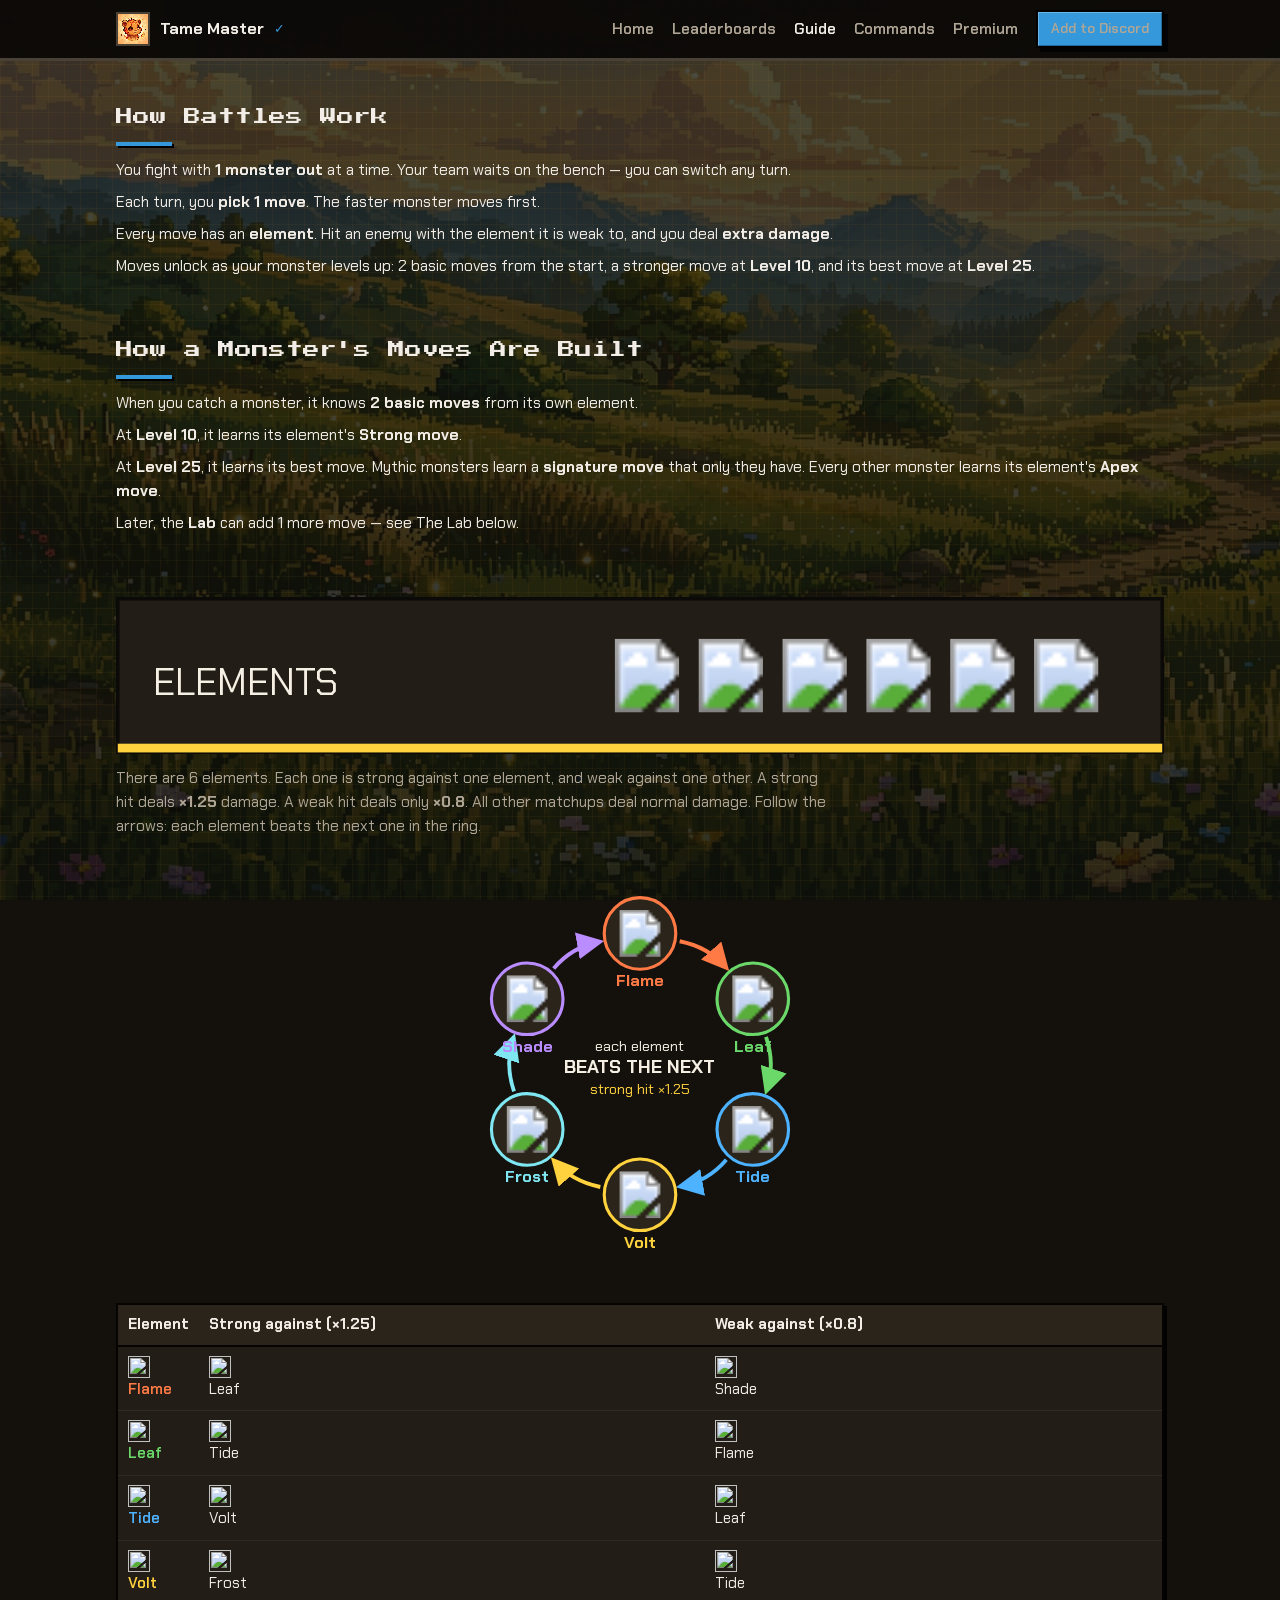
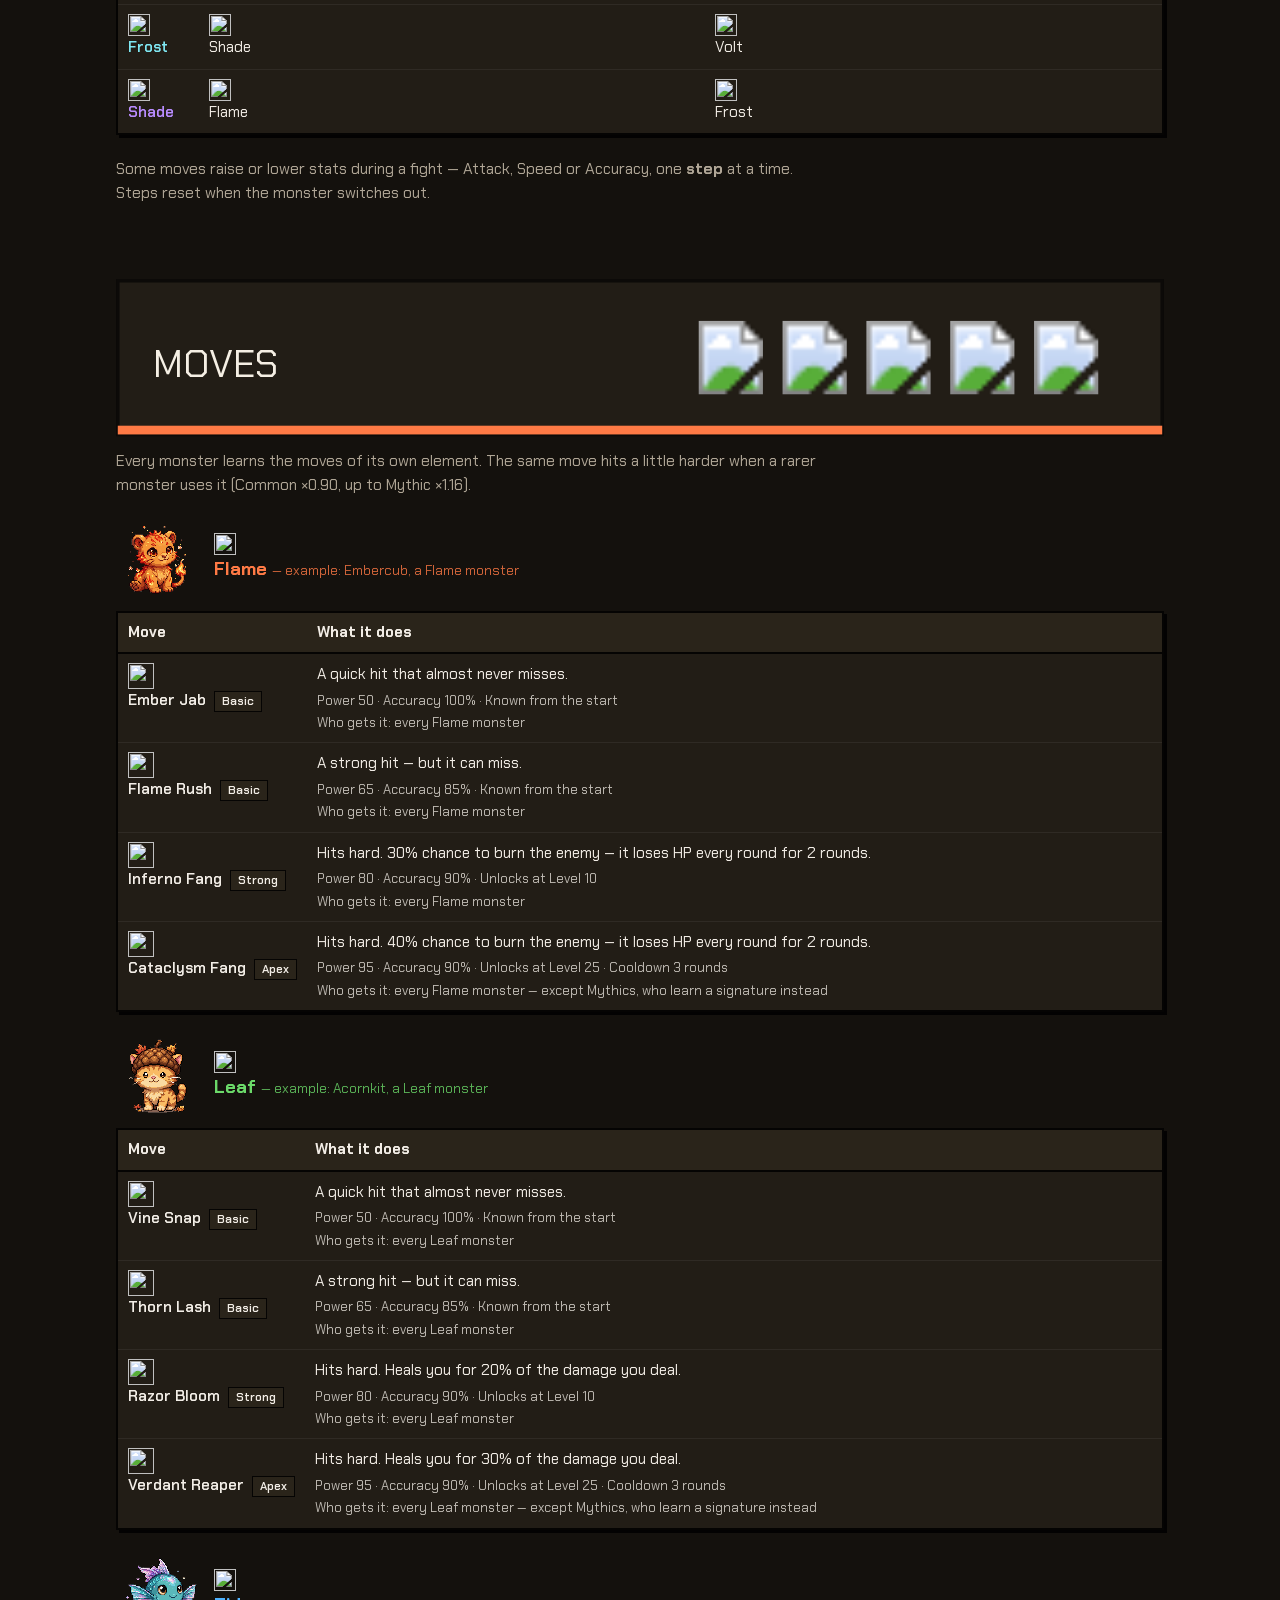
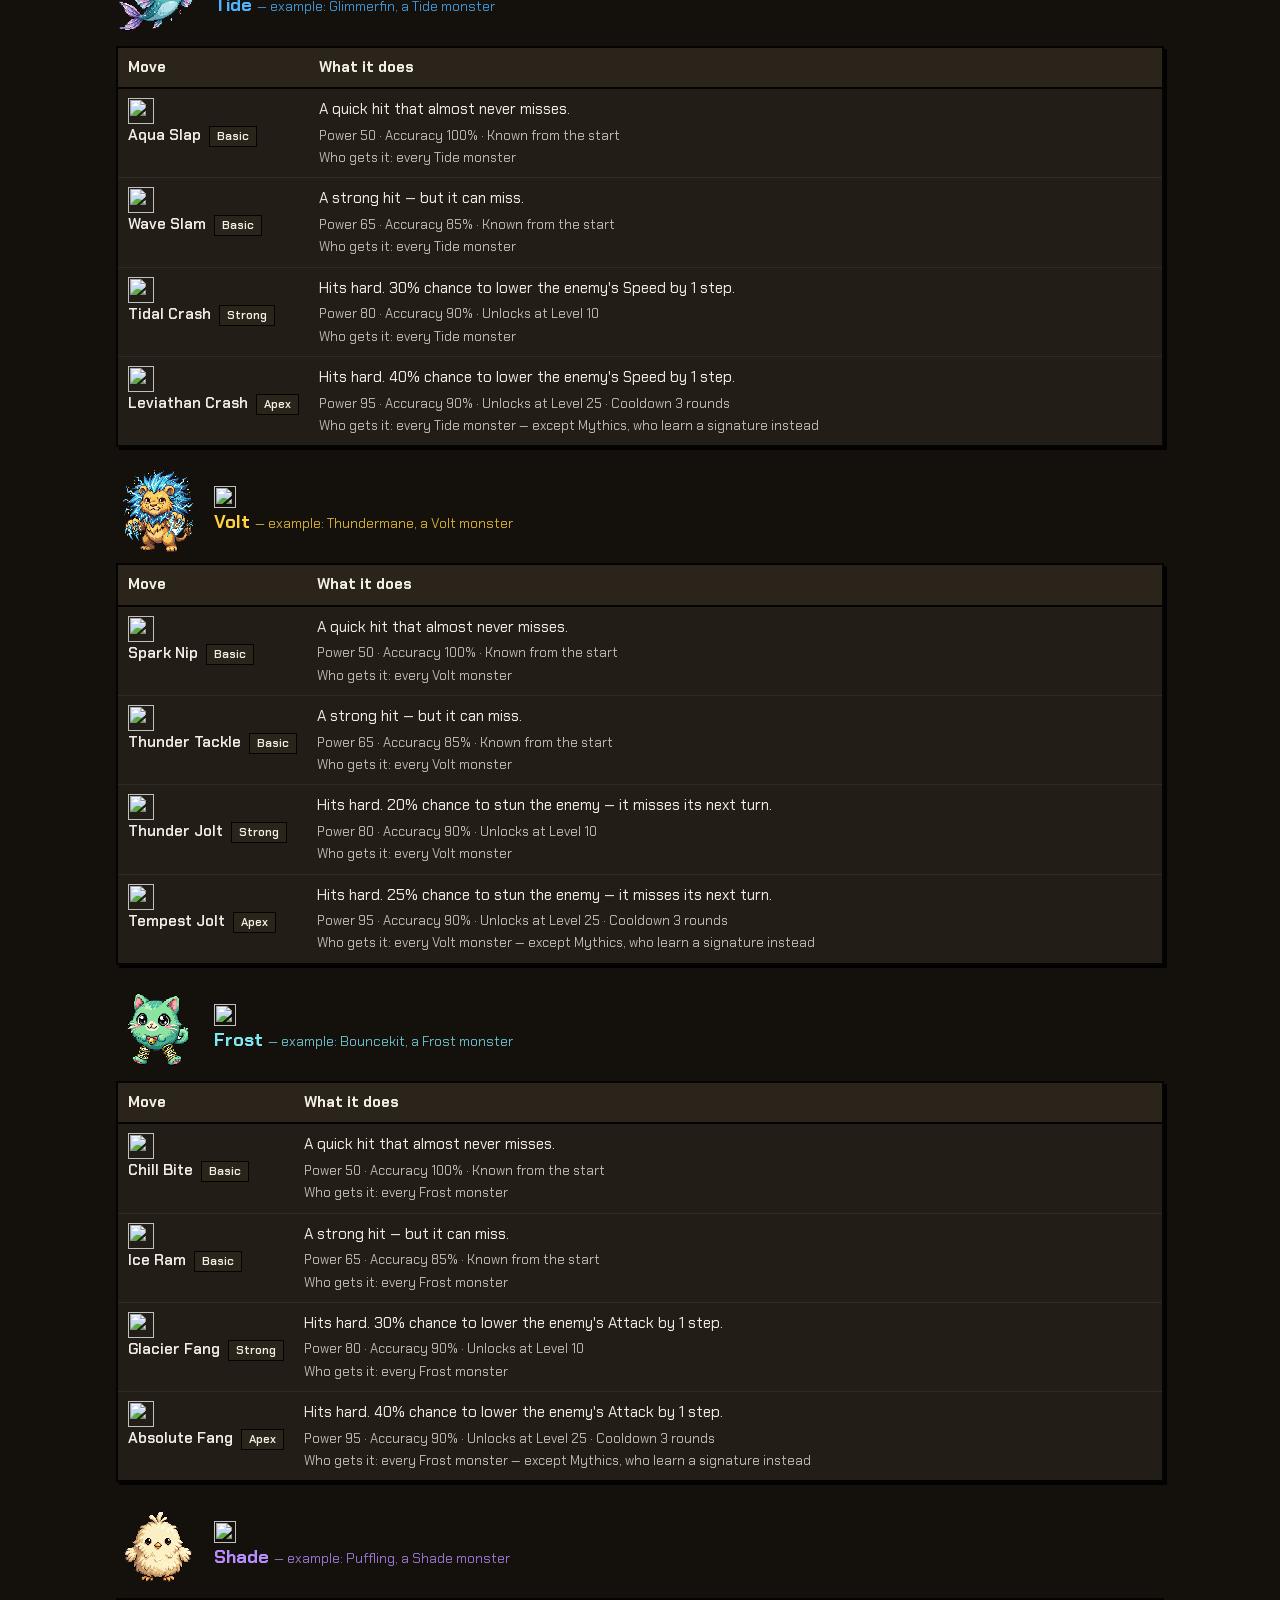
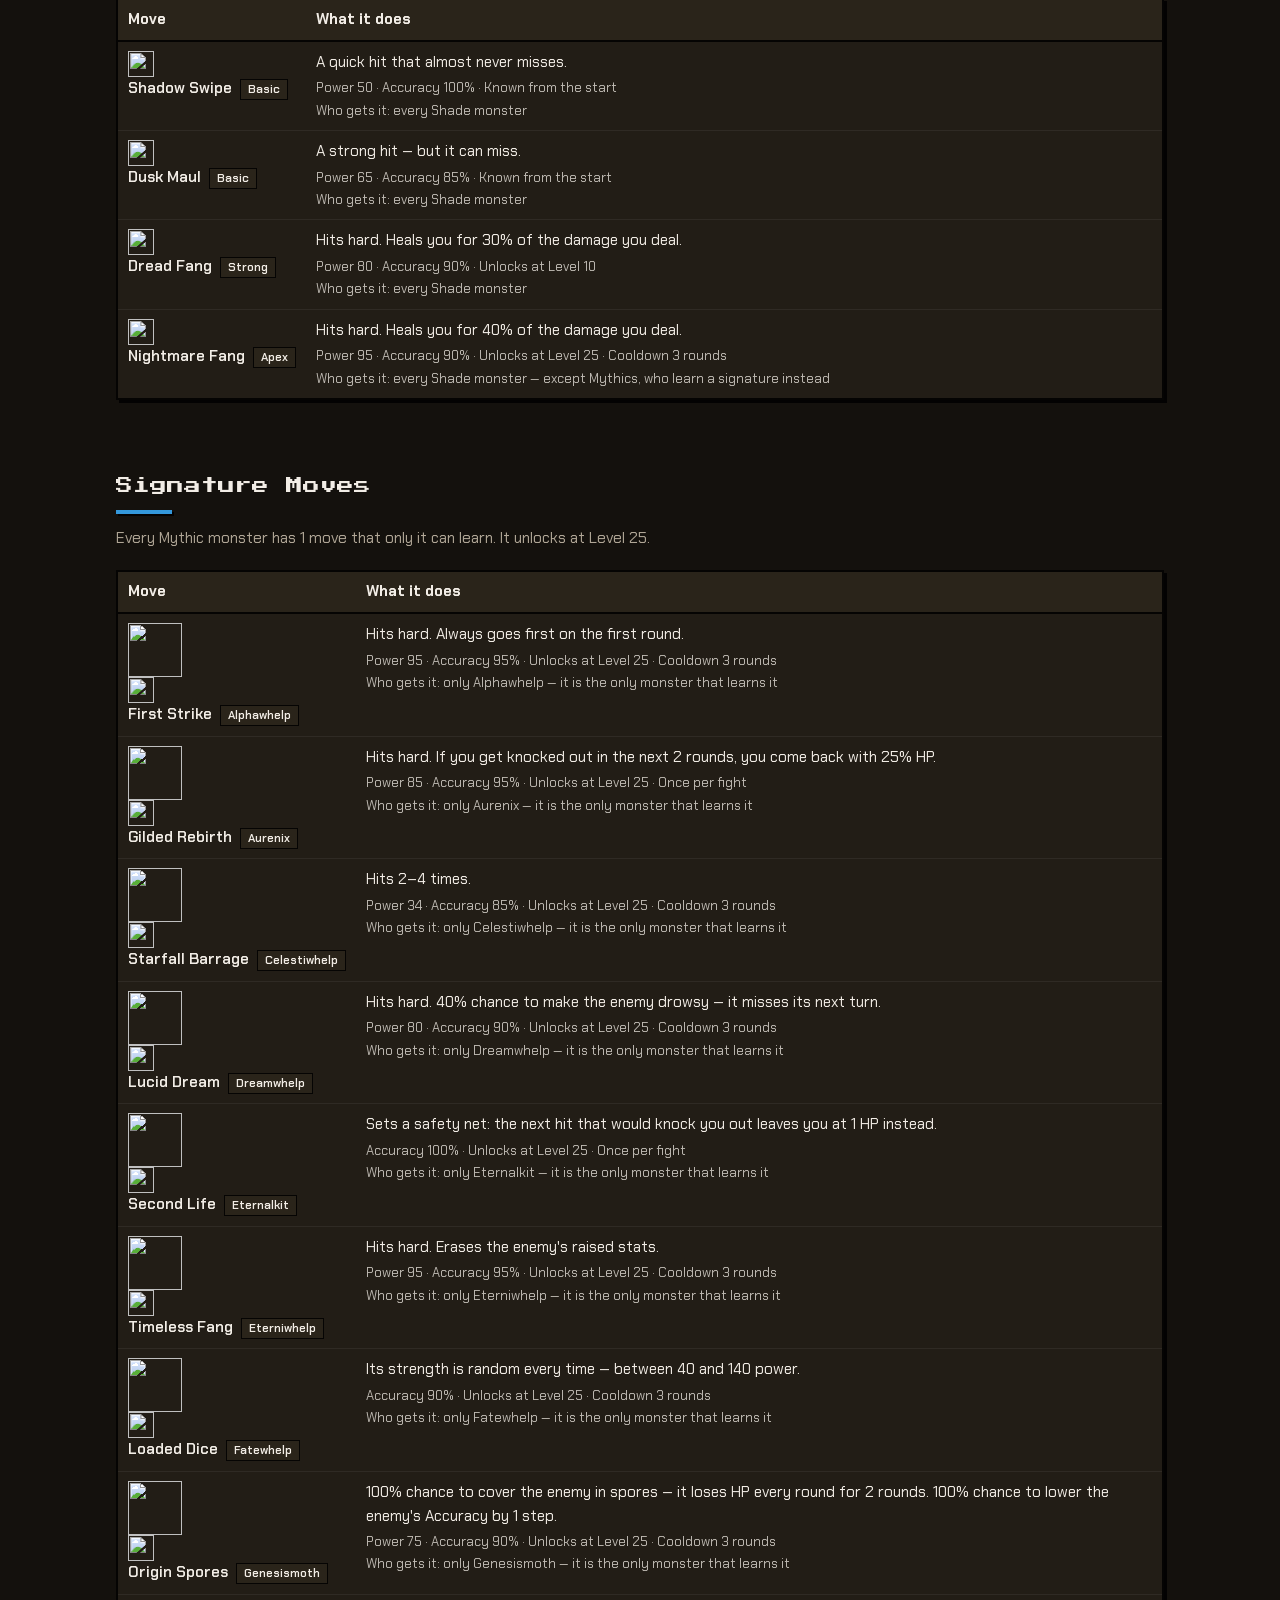
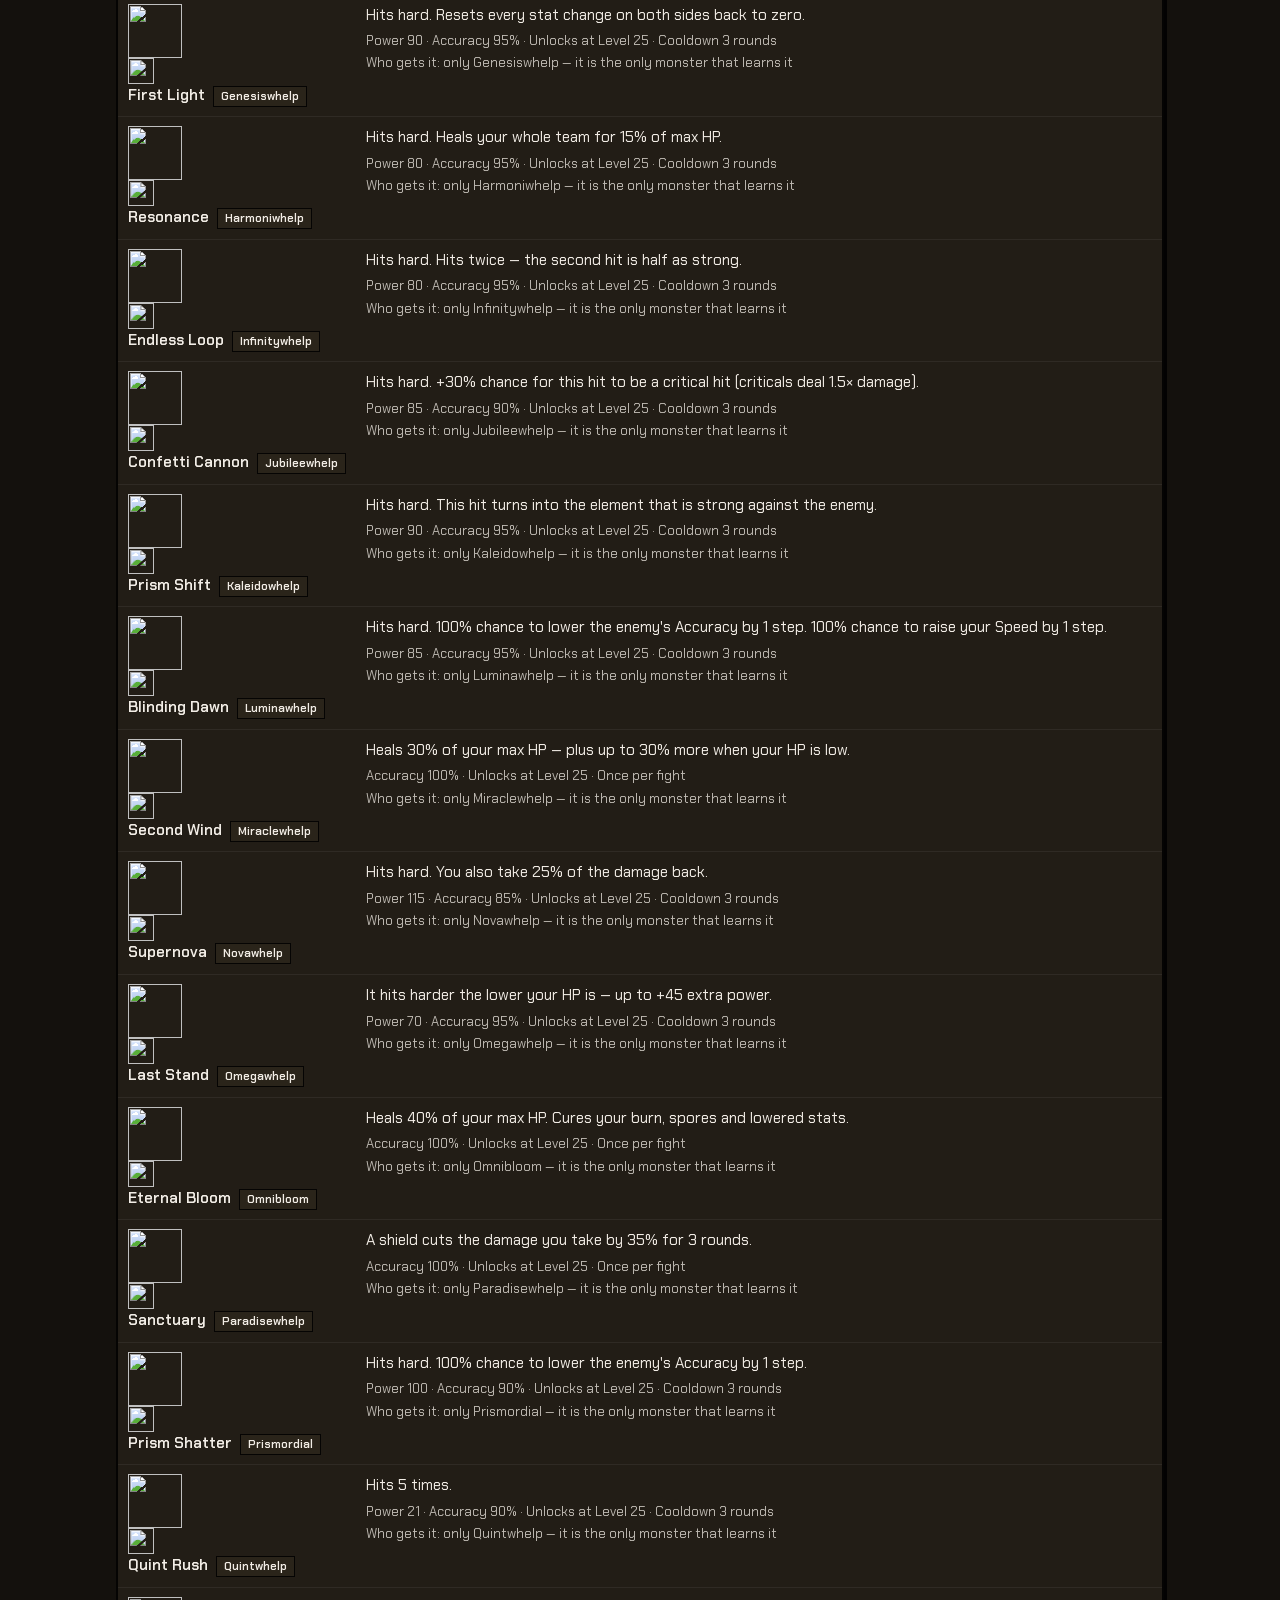
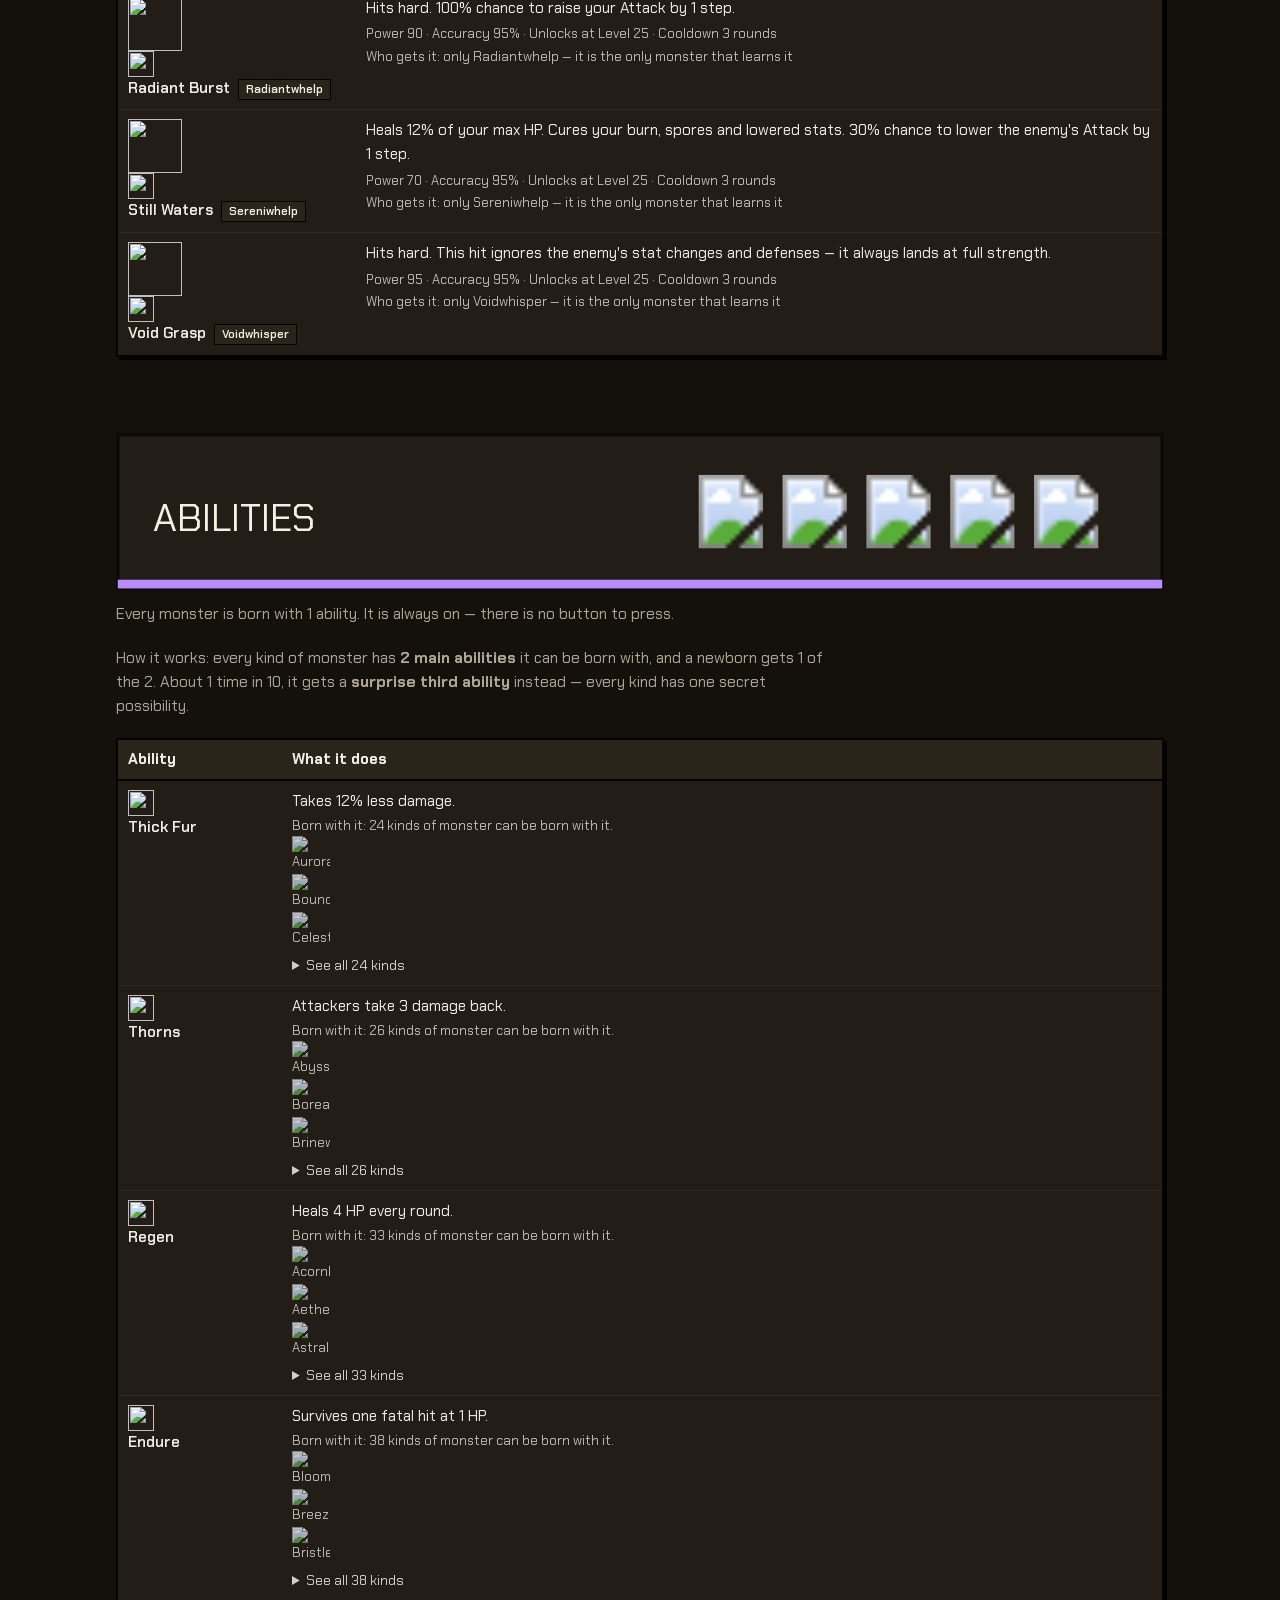
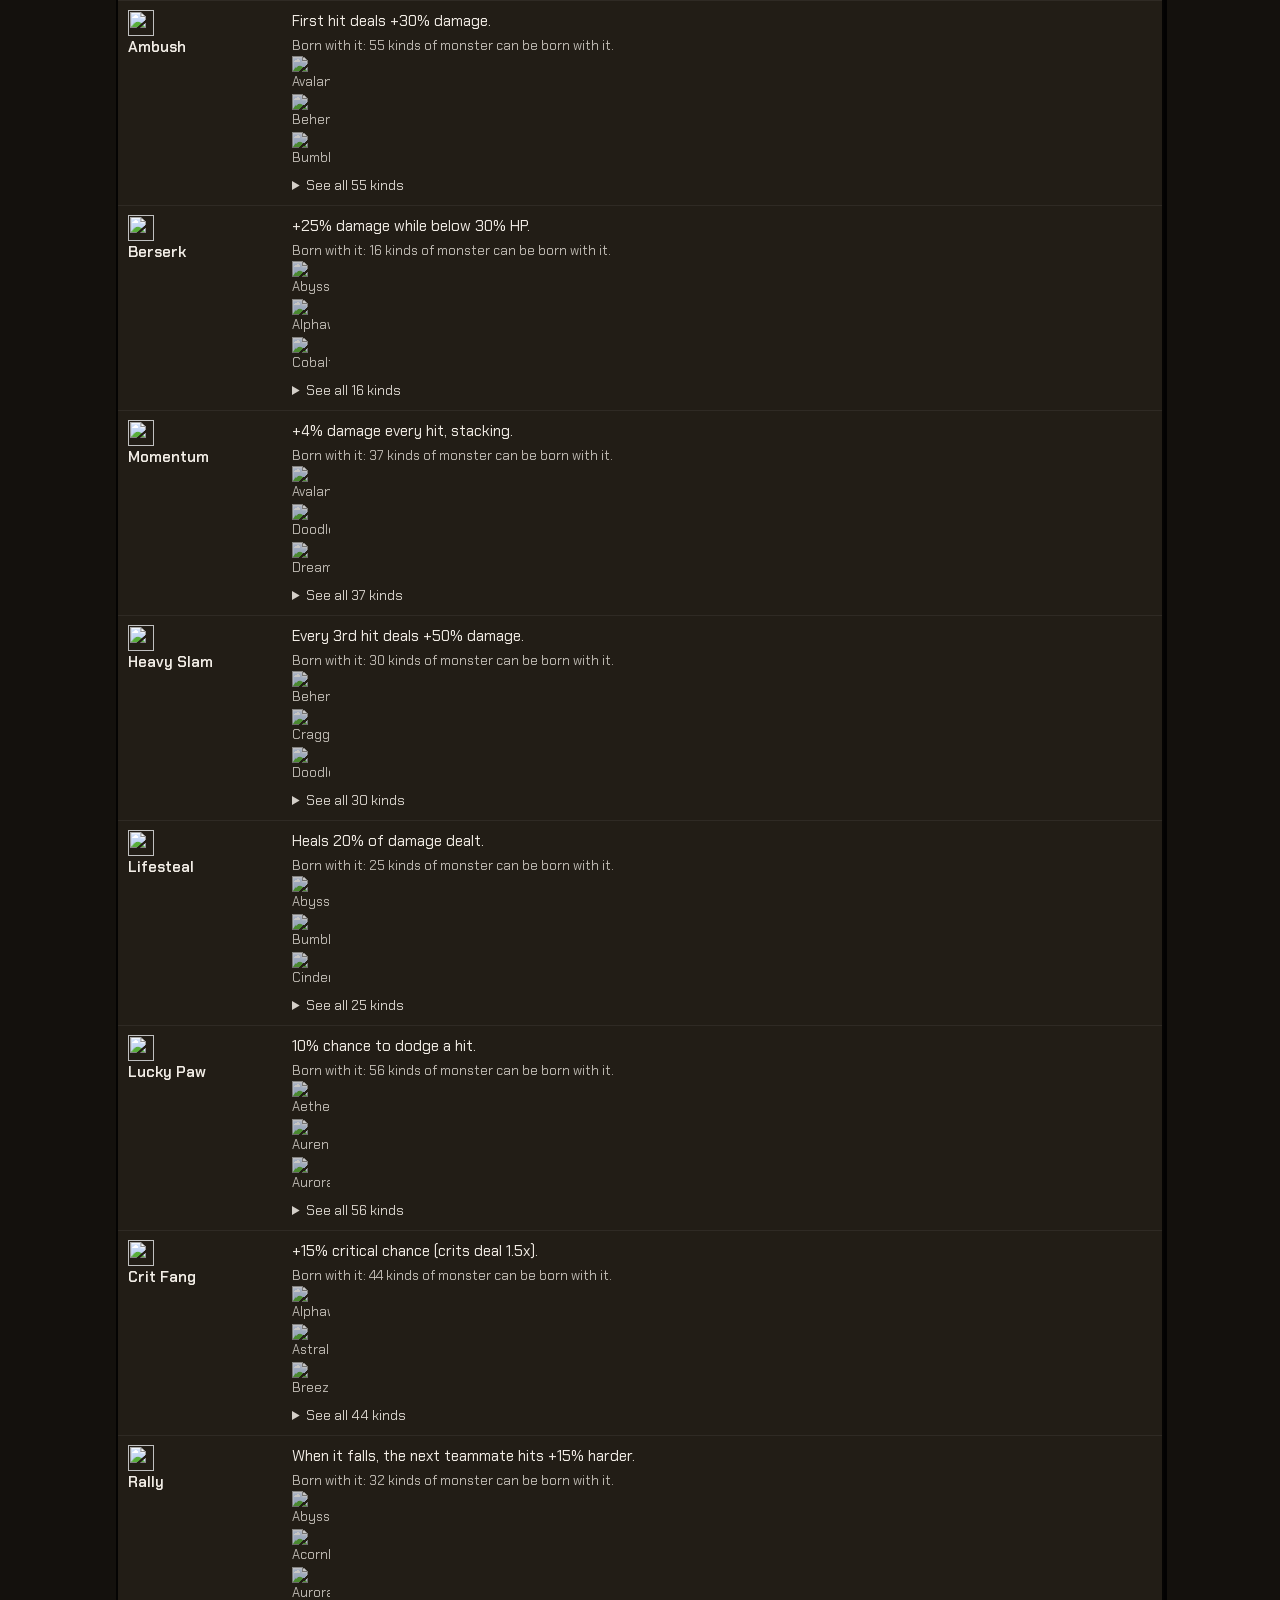
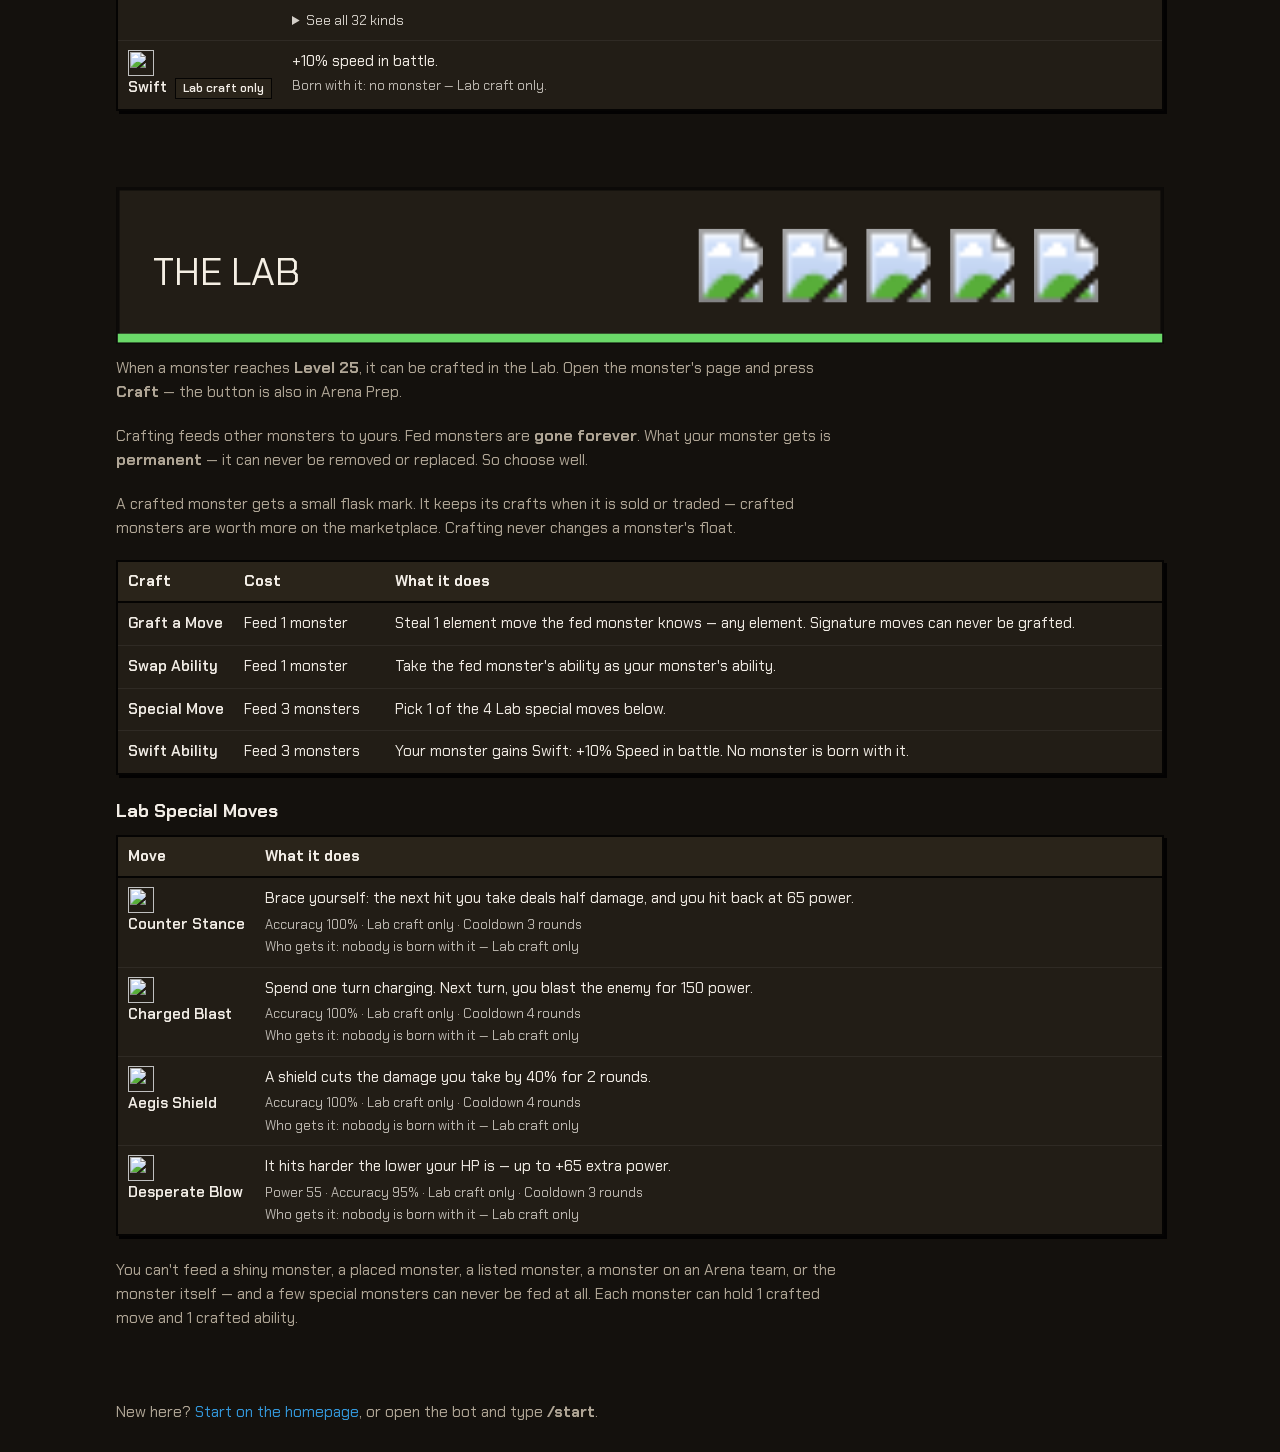
==== guide/index.html @ 4a07ab1e "Guide v4: who-gets-it + signature sprites + ability species; clean /guide address" ====
<!DOCTYPE html>
<html lang="en">
<head>
<base href="../">
<meta charset="utf-8">
<meta name="viewport" content="width=device-width, initial-scale=1">
<title>Game Guide — Moves, Abilities &amp; Elements — Tame Master</title>
<meta name="description" content="The Tame Master battle guide in plain words: how battles work, the element chart, every move and ability, and the Lab.">
<meta property="og:type" content="website">
<meta property="og:site_name" content="Tame Master">
<meta property="og:title" content="Tame Master — Game Guide">
<meta property="og:description" content="How battles work, the element chart, every move and ability, and the Lab — in plain words.">
<meta property="og:image" content="https://tamemaster.com/assets/og.jpg">
<meta name="twitter:card" content="summary_large_image">
<meta name="twitter:title" content="Tame Master — Game Guide">
<meta name="twitter:description" content="How battles work, the element chart, every move and ability, and the Lab — in plain words.">
<meta name="twitter:image" content="https://tamemaster.com/assets/og.jpg">
<link rel="icon" type="image/png" href="assets/favicon.png">
<link rel="preconnect" href="https://fonts.googleapis.com">
<link rel="preconnect" href="https://fonts.gstatic.com" crossorigin>
<link rel="stylesheet" href="assets/fonts/fonts.css">
<link rel="stylesheet" href="style.css">
<style>
.gtable { width: 100%; border-collapse: collapse; margin: 10px 0 22px;
  background: var(--panel); border: 2px solid var(--edge);
  box-shadow: var(--px-shadow-sm); font-size: .95rem; }
.gtable th { text-align: left; padding: 8px 10px; background: var(--panel2);
  border-bottom: 2px solid var(--edge); }
.gtable td { padding: 9px 10px; border-top: 1px solid rgba(255,255,255,.06);
  vertical-align: top; }
.gtable td.mv { font-weight: 600; white-space: nowrap; width: 1%; }
.gtable .nums { margin-top: 4px; font-size: .82rem; opacity: .75; }
.mvico { width: 26px; height: 26px; vertical-align: -7px; margin-right: 8px; }
.elico { width: 22px; height: 22px; vertical-align: -5px; margin-right: 6px; }
.chain { font-size: 1.02rem; line-height: 2.2; }
.elchip { display: inline-flex; align-items: center; gap: 5px;
  white-space: nowrap; }
.elchip .elico { margin-right: 0; }
.tag { font-size: .72rem; padding: 2px 7px; border: 1px solid var(--edge);
  background: var(--panel2); margin-left: 8px; white-space: nowrap; }
.howto p { margin: 0 0 8px; }
.banner { width: 100%; height: auto; display: block; margin: 4px 0 12px; }
.chart-img { width: 100%; max-width: 560px; height: auto; display: block;
  margin: 8px auto 4px; }
.elhead { display: flex; align-items: center; gap: 14px; }
.exsprite { width: 84px; height: 84px; image-rendering: pixelated;
  flex: 0 0 auto; }
.excap { font-size: .85rem; opacity: .8; font-weight: 400; }
.who { margin-top: 2px; font-size: .82rem; opacity: .75; }
.sigspr { width: 54px; height: 54px; image-rendering: pixelated;
  vertical-align: middle; margin-right: 8px; }
.abspr { width: 38px; height: 38px; image-rendering: pixelated;
  vertical-align: middle; margin-right: 4px; }
details.kinds { margin-top: 5px; font-size: .85rem; }
details.kinds summary { cursor: pointer; opacity: .85; }
@media (max-width: 640px) {
  .gtable { font-size: .88rem; }
  .gtable td, .gtable th { padding: 7px 7px; }
  .gtable td.mv { white-space: normal; }
  .gtable { display: block; overflow-x: auto; }
  .mvico { width: 22px; height: 22px; }
}
</style>
</head>
<body>

<header class="site">
  <div class="wrap">
    <a class="brand" href="index.html">
      <img src="assets/avatar.jpg" alt="Tame Master avatar">
      Tame Master <span class="check" title="Verified Discord app">&#10003;</span>
    </a>
    <nav class="main">
      <a href="index.html">Home</a>
      <a href="leaderboards.html">Leaderboards</a>
      <a href="guide/" class="active">Guide</a>
      <a href="index.html#commands">Commands</a>
      <a href="index.html#premium">Premium</a>
      <a class="btn btn-blue btn-small" href="https://discord.com/oauth2/authorize?client_id=1562046640691609631&amp;permissions=268815360&amp;scope=bot%20applications.commands">Add to Discord</a>
    </nav>
  </div>
</header>

<main class="wrap">
  <section class="howto">
    <h2>How Battles Work</h2>
    <p>You fight with <b>1 monster out</b> at a time. Your team waits
    on the bench — you can switch any turn.</p>
    <p>Each turn, you <b>pick 1 move</b>. The faster monster moves
    first.</p>
    <p>Every move has an <b>element</b>. Hit an enemy with the element
    it is weak to, and you deal <b>extra damage</b>.</p>
    <p>Moves unlock as your monster levels up: 2 basic moves from the
    start, a stronger move at <b>Level 10</b>, and its best move at
    <b>Level 25</b>.</p>
  </section>

  <section class="howto">
    <h2>How a Monster's Moves Are Built</h2>
    <p>When you catch a monster, it knows <b>2 basic moves</b> from
    its own element.</p>
    <p>At <b>Level 10</b>, it learns its element's <b>Strong
    move</b>.</p>
    <p>At <b>Level 25</b>, it learns its best move. Mythic monsters
    learn a <b>signature move</b> that only they have. Every other
    monster learns its element's <b>Apex move</b>.</p>
    <p>Later, the <b>Lab</b> can add 1 more move — see The Lab
    below.</p>
  </section>

  <section>
    <svg class="banner" viewBox="0 0 1200 180" role="img" aria-label="Elements"><rect x="2" y="2" width="1196" height="176" fill="#221d16" stroke="#0c0a08" stroke-width="4"/><rect x="2" y="168" width="1196" height="10" fill="#ffd23e"/><text x="42" y="112" font-family="Press Start 2P, monospace" font-size="44" fill="#f5efe4">ELEMENTS</text><image href="https://cdn.discordapp.com/emojis/1566107751422365848.png?size=128" x="1046" y="48" width="84" height="84"/><image href="https://cdn.discordapp.com/emojis/1566107740827426877.png?size=128" x="950" y="48" width="84" height="84"/><image href="https://cdn.discordapp.com/emojis/1566107762726010881.png?size=128" x="854" y="48" width="84" height="84"/><image href="https://cdn.discordapp.com/emojis/1566107756883083284.png?size=128" x="758" y="48" width="84" height="84"/><image href="https://cdn.discordapp.com/emojis/1566107746485669929.png?size=128" x="662" y="48" width="84" height="84"/><image href="https://cdn.discordapp.com/emojis/1566107735496335490.png?size=128" x="566" y="48" width="84" height="84"/></svg>
    <p class="sub">There are 6 elements. Each one is strong against
    one element, and weak against one other. A strong hit deals
    <b>&times;1.25</b> damage. A weak hit deals only <b>&times;0.8</b>.
    All other matchups deal normal damage. Follow the arrows: each
    element beats the next one in the ring.</p>
    <svg class="chart-img" viewBox="0 0 720 560" role="img" aria-label="Element ring chart"><defs><marker id="ah0" viewBox="0 0 10 10" refX="8" refY="5" markerWidth="7" markerHeight="7" orient="auto-start-reverse"><path d="M0,0 L10,5 L0,10 z" fill="#ff7a45"/></marker><marker id="ah1" viewBox="0 0 10 10" refX="8" refY="5" markerWidth="7" markerHeight="7" orient="auto-start-reverse"><path d="M0,0 L10,5 L0,10 z" fill="#6bd969"/></marker><marker id="ah2" viewBox="0 0 10 10" refX="8" refY="5" markerWidth="7" markerHeight="7" orient="auto-start-reverse"><path d="M0,0 L10,5 L0,10 z" fill="#4db2ff"/></marker><marker id="ah3" viewBox="0 0 10 10" refX="8" refY="5" markerWidth="7" markerHeight="7" orient="auto-start-reverse"><path d="M0,0 L10,5 L0,10 z" fill="#ffd23e"/></marker><marker id="ah4" viewBox="0 0 10 10" refX="8" refY="5" markerWidth="7" markerHeight="7" orient="auto-start-reverse"><path d="M0,0 L10,5 L0,10 z" fill="#7fe7f2"/></marker><marker id="ah5" viewBox="0 0 10 10" refX="8" refY="5" markerWidth="7" markerHeight="7" orient="auto-start-reverse"><path d="M0,0 L10,5 L0,10 z" fill="#b98cff"/></marker></defs><path d="M411,107 Q447,114 470,140" fill="none" stroke="#ff7a45" stroke-width="5" marker-end="url(#ah0)"/><path d="M522,230 Q534,265 523,298" fill="none" stroke="#6bd969" stroke-width="5" marker-end="url(#ah1)"/><path d="M471,388 Q447,416 413,422" fill="none" stroke="#4db2ff" stroke-width="5" marker-end="url(#ah2)"/><path d="M309,423 Q273,416 250,390" fill="none" stroke="#ffd23e" stroke-width="5" marker-end="url(#ah3)"/><path d="M198,300 Q186,265 197,232" fill="none" stroke="#7fe7f2" stroke-width="5" marker-end="url(#ah4)"/><path d="M249,142 Q273,114 307,108" fill="none" stroke="#b98cff" stroke-width="5" marker-end="url(#ah5)"/><circle cx="360" cy="97" r="46" fill="#2a241a" stroke="#ff7a45" stroke-width="4"/><image href="https://cdn.discordapp.com/emojis/1566107735496335490.png?size=128" x="330" y="67" width="60" height="60"/><text x="360" y="165" text-anchor="middle" font-family="Chakra Petch, sans-serif" font-weight="700" font-size="21" fill="#ff7a45">Flame</text><circle cx="505" cy="181" r="46" fill="#2a241a" stroke="#6bd969" stroke-width="4"/><image href="https://cdn.discordapp.com/emojis/1566107746485669929.png?size=128" x="475" y="151" width="60" height="60"/><text x="505" y="249" text-anchor="middle" font-family="Chakra Petch, sans-serif" font-weight="700" font-size="21" fill="#6bd969">Leaf</text><circle cx="505" cy="349" r="46" fill="#2a241a" stroke="#4db2ff" stroke-width="4"/><image href="https://cdn.discordapp.com/emojis/1566107756883083284.png?size=128" x="475" y="319" width="60" height="60"/><text x="505" y="417" text-anchor="middle" font-family="Chakra Petch, sans-serif" font-weight="700" font-size="21" fill="#4db2ff">Tide</text><circle cx="360" cy="433" r="46" fill="#2a241a" stroke="#ffd23e" stroke-width="4"/><image href="https://cdn.discordapp.com/emojis/1566107762726010881.png?size=128" x="330" y="403" width="60" height="60"/><text x="360" y="501" text-anchor="middle" font-family="Chakra Petch, sans-serif" font-weight="700" font-size="21" fill="#ffd23e">Volt</text><circle cx="215" cy="349" r="46" fill="#2a241a" stroke="#7fe7f2" stroke-width="4"/><image href="https://cdn.discordapp.com/emojis/1566107740827426877.png?size=128" x="185" y="319" width="60" height="60"/><text x="215" y="417" text-anchor="middle" font-family="Chakra Petch, sans-serif" font-weight="700" font-size="21" fill="#7fe7f2">Frost</text><circle cx="215" cy="181" r="46" fill="#2a241a" stroke="#b98cff" stroke-width="4"/><image href="https://cdn.discordapp.com/emojis/1566107751422365848.png?size=128" x="185" y="151" width="60" height="60"/><text x="215" y="249" text-anchor="middle" font-family="Chakra Petch, sans-serif" font-weight="700" font-size="21" fill="#b98cff">Shade</text><text x="360" y="248" text-anchor="middle" font-family="Chakra Petch, sans-serif" font-size="19" fill="#f5efe4">each element</text><text x="360" y="276" text-anchor="middle" font-family="Chakra Petch, sans-serif" font-weight="700" font-size="24" fill="#f5efe4">BEATS THE NEXT</text><text x="360" y="304" text-anchor="middle" font-family="Chakra Petch, sans-serif" font-size="19" fill="#ffd23e">strong hit ×1.25</text></svg>
    <table class="gtable">
      <thead><tr><th>Element</th><th>Strong against (&times;1.25)</th>
      <th>Weak against (&times;0.8)</th></tr></thead>
      <tbody><tr><td class="mv"><span style="color:#ff7a45"><img class="elico" loading="lazy" src="https://cdn.discordapp.com/emojis/1566107735496335490.png?size=96" alt="">Flame</span></td><td><img class="elico" loading="lazy" src="https://cdn.discordapp.com/emojis/1566107746485669929.png?size=96" alt="">Leaf</td><td><img class="elico" loading="lazy" src="https://cdn.discordapp.com/emojis/1566107751422365848.png?size=96" alt="">Shade</td></tr><tr><td class="mv"><span style="color:#6bd969"><img class="elico" loading="lazy" src="https://cdn.discordapp.com/emojis/1566107746485669929.png?size=96" alt="">Leaf</span></td><td><img class="elico" loading="lazy" src="https://cdn.discordapp.com/emojis/1566107756883083284.png?size=96" alt="">Tide</td><td><img class="elico" loading="lazy" src="https://cdn.discordapp.com/emojis/1566107735496335490.png?size=96" alt="">Flame</td></tr><tr><td class="mv"><span style="color:#4db2ff"><img class="elico" loading="lazy" src="https://cdn.discordapp.com/emojis/1566107756883083284.png?size=96" alt="">Tide</span></td><td><img class="elico" loading="lazy" src="https://cdn.discordapp.com/emojis/1566107762726010881.png?size=96" alt="">Volt</td><td><img class="elico" loading="lazy" src="https://cdn.discordapp.com/emojis/1566107746485669929.png?size=96" alt="">Leaf</td></tr><tr><td class="mv"><span style="color:#ffd23e"><img class="elico" loading="lazy" src="https://cdn.discordapp.com/emojis/1566107762726010881.png?size=96" alt="">Volt</span></td><td><img class="elico" loading="lazy" src="https://cdn.discordapp.com/emojis/1566107740827426877.png?size=96" alt="">Frost</td><td><img class="elico" loading="lazy" src="https://cdn.discordapp.com/emojis/1566107756883083284.png?size=96" alt="">Tide</td></tr><tr><td class="mv"><span style="color:#7fe7f2"><img class="elico" loading="lazy" src="https://cdn.discordapp.com/emojis/1566107740827426877.png?size=96" alt="">Frost</span></td><td><img class="elico" loading="lazy" src="https://cdn.discordapp.com/emojis/1566107751422365848.png?size=96" alt="">Shade</td><td><img class="elico" loading="lazy" src="https://cdn.discordapp.com/emojis/1566107762726010881.png?size=96" alt="">Volt</td></tr><tr><td class="mv"><span style="color:#b98cff"><img class="elico" loading="lazy" src="https://cdn.discordapp.com/emojis/1566107751422365848.png?size=96" alt="">Shade</span></td><td><img class="elico" loading="lazy" src="https://cdn.discordapp.com/emojis/1566107735496335490.png?size=96" alt="">Flame</td><td><img class="elico" loading="lazy" src="https://cdn.discordapp.com/emojis/1566107740827426877.png?size=96" alt="">Frost</td></tr></tbody>
    </table>
    <p class="sub">Some moves raise or lower stats during a fight —
    Attack, Speed or Accuracy, one <b>step</b> at a time. Steps reset
    when the monster switches out.</p>
  </section>

  <section>
    <svg class="banner" viewBox="0 0 1200 180" role="img" aria-label="Moves"><rect x="2" y="2" width="1196" height="176" fill="#221d16" stroke="#0c0a08" stroke-width="4"/><rect x="2" y="168" width="1196" height="10" fill="#ff7a45"/><text x="42" y="112" font-family="Press Start 2P, monospace" font-size="44" fill="#f5efe4">MOVES</text><image href="https://cdn.discordapp.com/emojis/1568451404148772904.png?size=128" x="1046" y="48" width="84" height="84"/><image href="https://cdn.discordapp.com/emojis/1568451398428004372.png?size=128" x="950" y="48" width="84" height="84"/><image href="https://cdn.discordapp.com/emojis/1568451393231257732.png?size=128" x="854" y="48" width="84" height="84"/><image href="https://cdn.discordapp.com/emojis/1568451388650946594.png?size=128" x="758" y="48" width="84" height="84"/><image href="https://cdn.discordapp.com/emojis/1568451384431349791.png?size=128" x="662" y="48" width="84" height="84"/></svg>
    <p class="sub">Every monster learns the moves of its own element.
    The same move hits a little harder when a rarer monster uses it
    (Common &times;0.90, up to Mythic &times;1.16).</p>
    <h3 class="elhead"><img class="exsprite" src="assets/sprites/embercub.png" alt="Embercub">
    <span style="color:#ff7a45"><img class="elico" loading="lazy" src="https://cdn.discordapp.com/emojis/1566107735496335490.png?size=96" alt="">Flame
    <span class="excap">— example: Embercub, a Flame monster</span></span></h3>
    <table class="gtable"><thead><tr><th>Move</th><th>What it does</th></tr></thead><tbody><tr><td class="mv"><img class="mvico" loading="lazy" src="https://cdn.discordapp.com/emojis/1568451325769814138.png?size=96" alt=""><span>Ember Jab<span class="tag">Basic</span></span></td><td class="fx">A quick hit that almost never misses.<div class="nums">Power 50 · Accuracy 100% · Known from the start</div><div class="who">Who gets it: every Flame monster</div></td></tr><tr><td class="mv"><img class="mvico" loading="lazy" src="https://cdn.discordapp.com/emojis/1568451330115239968.png?size=96" alt=""><span>Flame Rush<span class="tag">Basic</span></span></td><td class="fx">A strong hit — but it can miss.<div class="nums">Power 65 · Accuracy 85% · Known from the start</div><div class="who">Who gets it: every Flame monster</div></td></tr><tr><td class="mv"><img class="mvico" loading="lazy" src="https://cdn.discordapp.com/emojis/1568451384431349791.png?size=96" alt=""><span>Inferno Fang<span class="tag">Strong</span></span></td><td class="fx">Hits hard. 30% chance to burn the enemy — it loses HP every round for 2 rounds.<div class="nums">Power 80 · Accuracy 90% · Unlocks at Level 10</div><div class="who">Who gets it: every Flame monster</div></td></tr><tr><td class="mv"><img class="mvico" loading="lazy" src="https://cdn.discordapp.com/emojis/1568451413162590278.png?size=96" alt=""><span>Cataclysm Fang<span class="tag">Apex</span></span></td><td class="fx">Hits hard. 40% chance to burn the enemy — it loses HP every round for 2 rounds.<div class="nums">Power 95 · Accuracy 90% · Unlocks at Level 25 · Cooldown 3 rounds</div><div class="who">Who gets it: every Flame monster — except Mythics, who learn a signature instead</div></td></tr></tbody></table>
    <h3 class="elhead"><img class="exsprite" src="assets/sprites/acornkit.png" alt="Acornkit">
    <span style="color:#6bd969"><img class="elico" loading="lazy" src="https://cdn.discordapp.com/emojis/1566107746485669929.png?size=96" alt="">Leaf
    <span class="excap">— example: Acornkit, a Leaf monster</span></span></h3>
    <table class="gtable"><thead><tr><th>Move</th><th>What it does</th></tr></thead><tbody><tr><td class="mv"><img class="mvico" loading="lazy" src="https://cdn.discordapp.com/emojis/1568451335030964356.png?size=96" alt=""><span>Vine Snap<span class="tag">Basic</span></span></td><td class="fx">A quick hit that almost never misses.<div class="nums">Power 50 · Accuracy 100% · Known from the start</div><div class="who">Who gets it: every Leaf monster</div></td></tr><tr><td class="mv"><img class="mvico" loading="lazy" src="https://cdn.discordapp.com/emojis/1568451339598692408.png?size=96" alt=""><span>Thorn Lash<span class="tag">Basic</span></span></td><td class="fx">A strong hit — but it can miss.<div class="nums">Power 65 · Accuracy 85% · Known from the start</div><div class="who">Who gets it: every Leaf monster</div></td></tr><tr><td class="mv"><img class="mvico" loading="lazy" src="https://cdn.discordapp.com/emojis/1568451388650946594.png?size=96" alt=""><span>Razor Bloom<span class="tag">Strong</span></span></td><td class="fx">Hits hard. Heals you for 20% of the damage you deal.<div class="nums">Power 80 · Accuracy 90% · Unlocks at Level 10</div><div class="who">Who gets it: every Leaf monster</div></td></tr><tr><td class="mv"><img class="mvico" loading="lazy" src="https://cdn.discordapp.com/emojis/1568451418216468510.png?size=96" alt=""><span>Verdant Reaper<span class="tag">Apex</span></span></td><td class="fx">Hits hard. Heals you for 30% of the damage you deal.<div class="nums">Power 95 · Accuracy 90% · Unlocks at Level 25 · Cooldown 3 rounds</div><div class="who">Who gets it: every Leaf monster — except Mythics, who learn a signature instead</div></td></tr></tbody></table>
    <h3 class="elhead"><img class="exsprite" src="assets/sprites/glimmerfin.png" alt="Glimmerfin">
    <span style="color:#4db2ff"><img class="elico" loading="lazy" src="https://cdn.discordapp.com/emojis/1566107756883083284.png?size=96" alt="">Tide
    <span class="excap">— example: Glimmerfin, a Tide monster</span></span></h3>
    <table class="gtable"><thead><tr><th>Move</th><th>What it does</th></tr></thead><tbody><tr><td class="mv"><img class="mvico" loading="lazy" src="https://cdn.discordapp.com/emojis/1568451344510091395.png?size=96" alt=""><span>Aqua Slap<span class="tag">Basic</span></span></td><td class="fx">A quick hit that almost never misses.<div class="nums">Power 50 · Accuracy 100% · Known from the start</div><div class="who">Who gets it: every Tide monster</div></td></tr><tr><td class="mv"><img class="mvico" loading="lazy" src="https://cdn.discordapp.com/emojis/1568451349564096607.png?size=96" alt=""><span>Wave Slam<span class="tag">Basic</span></span></td><td class="fx">A strong hit — but it can miss.<div class="nums">Power 65 · Accuracy 85% · Known from the start</div><div class="who">Who gets it: every Tide monster</div></td></tr><tr><td class="mv"><img class="mvico" loading="lazy" src="https://cdn.discordapp.com/emojis/1568451393231257732.png?size=96" alt=""><span>Tidal Crash<span class="tag">Strong</span></span></td><td class="fx">Hits hard. 30% chance to lower the enemy&#x27;s Speed by 1 step.<div class="nums">Power 80 · Accuracy 90% · Unlocks at Level 10</div><div class="who">Who gets it: every Tide monster</div></td></tr><tr><td class="mv"><img class="mvico" loading="lazy" src="https://cdn.discordapp.com/emojis/1568451423144775891.png?size=96" alt=""><span>Leviathan Crash<span class="tag">Apex</span></span></td><td class="fx">Hits hard. 40% chance to lower the enemy&#x27;s Speed by 1 step.<div class="nums">Power 95 · Accuracy 90% · Unlocks at Level 25 · Cooldown 3 rounds</div><div class="who">Who gets it: every Tide monster — except Mythics, who learn a signature instead</div></td></tr></tbody></table>
    <h3 class="elhead"><img class="exsprite" src="assets/sprites/thundermane.png" alt="Thundermane">
    <span style="color:#ffd23e"><img class="elico" loading="lazy" src="https://cdn.discordapp.com/emojis/1566107762726010881.png?size=96" alt="">Volt
    <span class="excap">— example: Thundermane, a Volt monster</span></span></h3>
    <table class="gtable"><thead><tr><th>Move</th><th>What it does</th></tr></thead><tbody><tr><td class="mv"><img class="mvico" loading="lazy" src="https://cdn.discordapp.com/emojis/1568451354383487117.png?size=96" alt=""><span>Spark Nip<span class="tag">Basic</span></span></td><td class="fx">A quick hit that almost never misses.<div class="nums">Power 50 · Accuracy 100% · Known from the start</div><div class="who">Who gets it: every Volt monster</div></td></tr><tr><td class="mv"><img class="mvico" loading="lazy" src="https://cdn.discordapp.com/emojis/1568451358946762763.png?size=96" alt=""><span>Thunder Tackle<span class="tag">Basic</span></span></td><td class="fx">A strong hit — but it can miss.<div class="nums">Power 65 · Accuracy 85% · Known from the start</div><div class="who">Who gets it: every Volt monster</div></td></tr><tr><td class="mv"><img class="mvico" loading="lazy" src="https://cdn.discordapp.com/emojis/1568451398428004372.png?size=96" alt=""><span>Thunder Jolt<span class="tag">Strong</span></span></td><td class="fx">Hits hard. 20% chance to stun the enemy — it misses its next turn.<div class="nums">Power 80 · Accuracy 90% · Unlocks at Level 10</div><div class="who">Who gets it: every Volt monster</div></td></tr><tr><td class="mv"><img class="mvico" loading="lazy" src="https://cdn.discordapp.com/emojis/1568451429125984447.png?size=96" alt=""><span>Tempest Jolt<span class="tag">Apex</span></span></td><td class="fx">Hits hard. 25% chance to stun the enemy — it misses its next turn.<div class="nums">Power 95 · Accuracy 90% · Unlocks at Level 25 · Cooldown 3 rounds</div><div class="who">Who gets it: every Volt monster — except Mythics, who learn a signature instead</div></td></tr></tbody></table>
    <h3 class="elhead"><img class="exsprite" src="assets/sprites/bouncekit.png" alt="Bouncekit">
    <span style="color:#7fe7f2"><img class="elico" loading="lazy" src="https://cdn.discordapp.com/emojis/1566107740827426877.png?size=96" alt="">Frost
    <span class="excap">— example: Bouncekit, a Frost monster</span></span></h3>
    <table class="gtable"><thead><tr><th>Move</th><th>What it does</th></tr></thead><tbody><tr><td class="mv"><img class="mvico" loading="lazy" src="https://cdn.discordapp.com/emojis/1568451363606761602.png?size=96" alt=""><span>Chill Bite<span class="tag">Basic</span></span></td><td class="fx">A quick hit that almost never misses.<div class="nums">Power 50 · Accuracy 100% · Known from the start</div><div class="who">Who gets it: every Frost monster</div></td></tr><tr><td class="mv"><img class="mvico" loading="lazy" src="https://cdn.discordapp.com/emojis/1568451369126334607.png?size=96" alt=""><span>Ice Ram<span class="tag">Basic</span></span></td><td class="fx">A strong hit — but it can miss.<div class="nums">Power 65 · Accuracy 85% · Known from the start</div><div class="who">Who gets it: every Frost monster</div></td></tr><tr><td class="mv"><img class="mvico" loading="lazy" src="https://cdn.discordapp.com/emojis/1568451404148772904.png?size=96" alt=""><span>Glacier Fang<span class="tag">Strong</span></span></td><td class="fx">Hits hard. 30% chance to lower the enemy&#x27;s Attack by 1 step.<div class="nums">Power 80 · Accuracy 90% · Unlocks at Level 10</div><div class="who">Who gets it: every Frost monster</div></td></tr><tr><td class="mv"><img class="mvico" loading="lazy" src="https://cdn.discordapp.com/emojis/1568451433718874293.png?size=96" alt=""><span>Absolute Fang<span class="tag">Apex</span></span></td><td class="fx">Hits hard. 40% chance to lower the enemy&#x27;s Attack by 1 step.<div class="nums">Power 95 · Accuracy 90% · Unlocks at Level 25 · Cooldown 3 rounds</div><div class="who">Who gets it: every Frost monster — except Mythics, who learn a signature instead</div></td></tr></tbody></table>
    <h3 class="elhead"><img class="exsprite" src="assets/sprites/puffling.png" alt="Puffling">
    <span style="color:#b98cff"><img class="elico" loading="lazy" src="https://cdn.discordapp.com/emojis/1566107751422365848.png?size=96" alt="">Shade
    <span class="excap">— example: Puffling, a Shade monster</span></span></h3>
    <table class="gtable"><thead><tr><th>Move</th><th>What it does</th></tr></thead><tbody><tr><td class="mv"><img class="mvico" loading="lazy" src="https://cdn.discordapp.com/emojis/1568451374427938958.png?size=96" alt=""><span>Shadow Swipe<span class="tag">Basic</span></span></td><td class="fx">A quick hit that almost never misses.<div class="nums">Power 50 · Accuracy 100% · Known from the start</div><div class="who">Who gets it: every Shade monster</div></td></tr><tr><td class="mv"><img class="mvico" loading="lazy" src="https://cdn.discordapp.com/emojis/1568451379494649947.png?size=96" alt=""><span>Dusk Maul<span class="tag">Basic</span></span></td><td class="fx">A strong hit — but it can miss.<div class="nums">Power 65 · Accuracy 85% · Known from the start</div><div class="who">Who gets it: every Shade monster</div></td></tr><tr><td class="mv"><img class="mvico" loading="lazy" src="https://cdn.discordapp.com/emojis/1568451408762507344.png?size=96" alt=""><span>Dread Fang<span class="tag">Strong</span></span></td><td class="fx">Hits hard. Heals you for 30% of the damage you deal.<div class="nums">Power 80 · Accuracy 90% · Unlocks at Level 10</div><div class="who">Who gets it: every Shade monster</div></td></tr><tr><td class="mv"><img class="mvico" loading="lazy" src="https://cdn.discordapp.com/emojis/1568451438474956880.png?size=96" alt=""><span>Nightmare Fang<span class="tag">Apex</span></span></td><td class="fx">Hits hard. Heals you for 40% of the damage you deal.<div class="nums">Power 95 · Accuracy 90% · Unlocks at Level 25 · Cooldown 3 rounds</div><div class="who">Who gets it: every Shade monster — except Mythics, who learn a signature instead</div></td></tr></tbody></table>
  </section>

  <section>
    <h2>Signature Moves</h2>
    <p class="sub">Every Mythic monster has 1 move that only it can
    learn. It unlocks at Level 25.</p>
    <table class="gtable"><thead><tr><th>Move</th><th>What it does</th></tr></thead><tbody><tr><td class="mv"><img class="sigspr" loading="lazy" src="https://tame-master-bot.fly.dev/sprites/alphawhelp.png" alt=""><img class="mvico" loading="lazy" src="https://cdn.discordapp.com/emojis/1568451471320686632.png?size=96" alt=""><span>First Strike<span class="tag">Alphawhelp</span></span></td><td class="fx">Hits hard. Always goes first on the first round.<div class="nums">Power 95 · Accuracy 95% · Unlocks at Level 25 · Cooldown 3 rounds</div><div class="who">Who gets it: only Alphawhelp — it is the only monster that learns it</div></td></tr><tr><td class="mv"><img class="sigspr" loading="lazy" src="https://tame-master-bot.fly.dev/sprites/aurenix.png" alt=""><img class="mvico" loading="lazy" src="https://cdn.discordapp.com/emojis/1568451466664870080.png?size=96" alt=""><span>Gilded Rebirth<span class="tag">Aurenix</span></span></td><td class="fx">Hits hard. If you get knocked out in the next 2 rounds, you come back with 25% HP.<div class="nums">Power 85 · Accuracy 95% · Unlocks at Level 25 · Once per fight</div><div class="who">Who gets it: only Aurenix — it is the only monster that learns it</div></td></tr><tr><td class="mv"><img class="sigspr" loading="lazy" src="https://tame-master-bot.fly.dev/sprites/celestiwhelp.png" alt=""><img class="mvico" loading="lazy" src="https://cdn.discordapp.com/emojis/1568451479671537775.png?size=96" alt=""><span>Starfall Barrage<span class="tag">Celestiwhelp</span></span></td><td class="fx">Hits 2–4 times.<div class="nums">Power 34 · Accuracy 85% · Unlocks at Level 25 · Cooldown 3 rounds</div><div class="who">Who gets it: only Celestiwhelp — it is the only monster that learns it</div></td></tr><tr><td class="mv"><img class="sigspr" loading="lazy" src="https://tame-master-bot.fly.dev/sprites/dreamwhelp.png" alt=""><img class="mvico" loading="lazy" src="https://cdn.discordapp.com/emojis/1568451484041871403.png?size=96" alt=""><span>Lucid Dream<span class="tag">Dreamwhelp</span></span></td><td class="fx">Hits hard. 40% chance to make the enemy drowsy — it misses its next turn.<div class="nums">Power 80 · Accuracy 90% · Unlocks at Level 25 · Cooldown 3 rounds</div><div class="who">Who gets it: only Dreamwhelp — it is the only monster that learns it</div></td></tr><tr><td class="mv"><img class="sigspr" loading="lazy" src="https://tame-master-bot.fly.dev/sprites/eternalkit.png" alt=""><img class="mvico" loading="lazy" src="https://cdn.discordapp.com/emojis/1568451448273117274.png?size=96" alt=""><span>Second Life<span class="tag">Eternalkit</span></span></td><td class="fx">Sets a safety net: the next hit that would knock you out leaves you at 1 HP instead.<div class="nums">Accuracy 100% · Unlocks at Level 25 · Once per fight</div><div class="who">Who gets it: only Eternalkit — it is the only monster that learns it</div></td></tr><tr><td class="mv"><img class="sigspr" loading="lazy" src="https://tame-master-bot.fly.dev/sprites/eterniwhelp.png" alt=""><img class="mvico" loading="lazy" src="https://cdn.discordapp.com/emojis/1568451489293406228.png?size=96" alt=""><span>Timeless Fang<span class="tag">Eterniwhelp</span></span></td><td class="fx">Hits hard. Erases the enemy&#x27;s raised stats.<div class="nums">Power 95 · Accuracy 95% · Unlocks at Level 25 · Cooldown 3 rounds</div><div class="who">Who gets it: only Eterniwhelp — it is the only monster that learns it</div></td></tr><tr><td class="mv"><img class="sigspr" loading="lazy" src="https://tame-master-bot.fly.dev/sprites/fatewhelp.png" alt=""><img class="mvico" loading="lazy" src="https://cdn.discordapp.com/emojis/1568451494339018873.png?size=96" alt=""><span>Loaded Dice<span class="tag">Fatewhelp</span></span></td><td class="fx">Its strength is random every time — between 40 and 140 power.<div class="nums">Accuracy 90% · Unlocks at Level 25 · Cooldown 3 rounds</div><div class="who">Who gets it: only Fatewhelp — it is the only monster that learns it</div></td></tr><tr><td class="mv"><img class="sigspr" loading="lazy" src="https://tame-master-bot.fly.dev/sprites/genesismoth.png" alt=""><img class="mvico" loading="lazy" src="https://cdn.discordapp.com/emojis/1568451499024195634.png?size=96" alt=""><span>Origin Spores<span class="tag">Genesismoth</span></span></td><td class="fx">100% chance to cover the enemy in spores — it loses HP every round for 2 rounds. 100% chance to lower the enemy&#x27;s Accuracy by 1 step.<div class="nums">Power 75 · Accuracy 90% · Unlocks at Level 25 · Cooldown 3 rounds</div><div class="who">Who gets it: only Genesismoth — it is the only monster that learns it</div></td></tr><tr><td class="mv"><img class="sigspr" loading="lazy" src="https://tame-master-bot.fly.dev/sprites/genesiswhelp.png" alt=""><img class="mvico" loading="lazy" src="https://cdn.discordapp.com/emojis/1568451452827996274.png?size=96" alt=""><span>First Light<span class="tag">Genesiswhelp</span></span></td><td class="fx">Hits hard. Resets every stat change on both sides back to zero.<div class="nums">Power 90 · Accuracy 95% · Unlocks at Level 25 · Cooldown 3 rounds</div><div class="who">Who gets it: only Genesiswhelp — it is the only monster that learns it</div></td></tr><tr><td class="mv"><img class="sigspr" loading="lazy" src="https://tame-master-bot.fly.dev/sprites/harmoniwhelp.png" alt=""><img class="mvico" loading="lazy" src="https://cdn.discordapp.com/emojis/1568451504027996257.png?size=96" alt=""><span>Resonance<span class="tag">Harmoniwhelp</span></span></td><td class="fx">Hits hard. Heals your whole team for 15% of max HP.<div class="nums">Power 80 · Accuracy 95% · Unlocks at Level 25 · Cooldown 3 rounds</div><div class="who">Who gets it: only Harmoniwhelp — it is the only monster that learns it</div></td></tr><tr><td class="mv"><img class="sigspr" loading="lazy" src="https://tame-master-bot.fly.dev/sprites/infinitywhelp.png" alt=""><img class="mvico" loading="lazy" src="https://cdn.discordapp.com/emojis/1568451509778391160.png?size=96" alt=""><span>Endless Loop<span class="tag">Infinitywhelp</span></span></td><td class="fx">Hits hard. Hits twice — the second hit is half as strong.<div class="nums">Power 80 · Accuracy 95% · Unlocks at Level 25 · Cooldown 3 rounds</div><div class="who">Who gets it: only Infinitywhelp — it is the only monster that learns it</div></td></tr><tr><td class="mv"><img class="sigspr" loading="lazy" src="https://tame-master-bot.fly.dev/sprites/jubileewhelp.png" alt=""><img class="mvico" loading="lazy" src="https://cdn.discordapp.com/emojis/1568451515465728051.png?size=96" alt=""><span>Confetti Cannon<span class="tag">Jubileewhelp</span></span></td><td class="fx">Hits hard. +30% chance for this hit to be a critical hit (criticals deal 1.5× damage).<div class="nums">Power 85 · Accuracy 90% · Unlocks at Level 25 · Cooldown 3 rounds</div><div class="who">Who gets it: only Jubileewhelp — it is the only monster that learns it</div></td></tr><tr><td class="mv"><img class="sigspr" loading="lazy" src="https://tame-master-bot.fly.dev/sprites/kaleidowhelp.png" alt=""><img class="mvico" loading="lazy" src="https://cdn.discordapp.com/emojis/1568451520138186765.png?size=96" alt=""><span>Prism Shift<span class="tag">Kaleidowhelp</span></span></td><td class="fx">Hits hard. This hit turns into the element that is strong against the enemy.<div class="nums">Power 90 · Accuracy 95% · Unlocks at Level 25 · Cooldown 3 rounds</div><div class="who">Who gets it: only Kaleidowhelp — it is the only monster that learns it</div></td></tr><tr><td class="mv"><img class="sigspr" loading="lazy" src="https://tame-master-bot.fly.dev/sprites/luminawhelp.png" alt=""><img class="mvico" loading="lazy" src="https://cdn.discordapp.com/emojis/1568451524600922194.png?size=96" alt=""><span>Blinding Dawn<span class="tag">Luminawhelp</span></span></td><td class="fx">Hits hard. 100% chance to lower the enemy&#x27;s Accuracy by 1 step. 100% chance to raise your Speed by 1 step.<div class="nums">Power 85 · Accuracy 95% · Unlocks at Level 25 · Cooldown 3 rounds</div><div class="who">Who gets it: only Luminawhelp — it is the only monster that learns it</div></td></tr><tr><td class="mv"><img class="sigspr" loading="lazy" src="https://tame-master-bot.fly.dev/sprites/miraclewhelp.png" alt=""><img class="mvico" loading="lazy" src="https://cdn.discordapp.com/emojis/1568451529566986340.png?size=96" alt=""><span>Second Wind<span class="tag">Miraclewhelp</span></span></td><td class="fx">Heals 30% of your max HP — plus up to 30% more when your HP is low.<div class="nums">Accuracy 100% · Unlocks at Level 25 · Once per fight</div><div class="who">Who gets it: only Miraclewhelp — it is the only monster that learns it</div></td></tr><tr><td class="mv"><img class="sigspr" loading="lazy" src="https://tame-master-bot.fly.dev/sprites/novawhelp.png" alt=""><img class="mvico" loading="lazy" src="https://cdn.discordapp.com/emojis/1568451534180712558.png?size=96" alt=""><span>Supernova<span class="tag">Novawhelp</span></span></td><td class="fx">Hits hard. You also take 25% of the damage back.<div class="nums">Power 115 · Accuracy 85% · Unlocks at Level 25 · Cooldown 3 rounds</div><div class="who">Who gets it: only Novawhelp — it is the only monster that learns it</div></td></tr><tr><td class="mv"><img class="sigspr" loading="lazy" src="https://tame-master-bot.fly.dev/sprites/omegawhelp.png" alt=""><img class="mvico" loading="lazy" src="https://cdn.discordapp.com/emojis/1568451538471358565.png?size=96" alt=""><span>Last Stand<span class="tag">Omegawhelp</span></span></td><td class="fx">It hits harder the lower your HP is — up to +45 extra power.<div class="nums">Power 70 · Accuracy 95% · Unlocks at Level 25 · Cooldown 3 rounds</div><div class="who">Who gets it: only Omegawhelp — it is the only monster that learns it</div></td></tr><tr><td class="mv"><img class="sigspr" loading="lazy" src="https://tame-master-bot.fly.dev/sprites/omnibloom.png" alt=""><img class="mvico" loading="lazy" src="https://cdn.discordapp.com/emojis/1568451457735327887.png?size=96" alt=""><span>Eternal Bloom<span class="tag">Omnibloom</span></span></td><td class="fx">Heals 40% of your max HP. Cures your burn, spores and lowered stats.<div class="nums">Accuracy 100% · Unlocks at Level 25 · Once per fight</div><div class="who">Who gets it: only Omnibloom — it is the only monster that learns it</div></td></tr><tr><td class="mv"><img class="sigspr" loading="lazy" src="https://tame-master-bot.fly.dev/sprites/paradisewhelp.png" alt=""><img class="mvico" loading="lazy" src="https://cdn.discordapp.com/emojis/1568451542863052880.png?size=96" alt=""><span>Sanctuary<span class="tag">Paradisewhelp</span></span></td><td class="fx">A shield cuts the damage you take by 35% for 3 rounds.<div class="nums">Accuracy 100% · Unlocks at Level 25 · Once per fight</div><div class="who">Who gets it: only Paradisewhelp — it is the only monster that learns it</div></td></tr><tr><td class="mv"><img class="sigspr" loading="lazy" src="https://tame-master-bot.fly.dev/sprites/prismordial.png" alt=""><img class="mvico" loading="lazy" src="https://cdn.discordapp.com/emojis/1568451443298537473.png?size=96" alt=""><span>Prism Shatter<span class="tag">Prismordial</span></span></td><td class="fx">Hits hard. 100% chance to lower the enemy&#x27;s Accuracy by 1 step.<div class="nums">Power 100 · Accuracy 90% · Unlocks at Level 25 · Cooldown 3 rounds</div><div class="who">Who gets it: only Prismordial — it is the only monster that learns it</div></td></tr><tr><td class="mv"><img class="sigspr" loading="lazy" src="https://tame-master-bot.fly.dev/sprites/quintwhelp.png" alt=""><img class="mvico" loading="lazy" src="https://cdn.discordapp.com/emojis/1568451546499391499.png?size=96" alt=""><span>Quint Rush<span class="tag">Quintwhelp</span></span></td><td class="fx">Hits 5 times.<div class="nums">Power 21 · Accuracy 90% · Unlocks at Level 25 · Cooldown 3 rounds</div><div class="who">Who gets it: only Quintwhelp — it is the only monster that learns it</div></td></tr><tr><td class="mv"><img class="sigspr" loading="lazy" src="https://tame-master-bot.fly.dev/sprites/radiantwhelp.png" alt=""><img class="mvico" loading="lazy" src="https://cdn.discordapp.com/emojis/1568451551264120873.png?size=96" alt=""><span>Radiant Burst<span class="tag">Radiantwhelp</span></span></td><td class="fx">Hits hard. 100% chance to raise your Attack by 1 step.<div class="nums">Power 90 · Accuracy 95% · Unlocks at Level 25 · Cooldown 3 rounds</div><div class="who">Who gets it: only Radiantwhelp — it is the only monster that learns it</div></td></tr><tr><td class="mv"><img class="sigspr" loading="lazy" src="https://tame-master-bot.fly.dev/sprites/sereniwhelp.png" alt=""><img class="mvico" loading="lazy" src="https://cdn.discordapp.com/emojis/1568451555823321098.png?size=96" alt=""><span>Still Waters<span class="tag">Sereniwhelp</span></span></td><td class="fx">Heals 12% of your max HP. Cures your burn, spores and lowered stats. 30% chance to lower the enemy&#x27;s Attack by 1 step.<div class="nums">Power 70 · Accuracy 95% · Unlocks at Level 25 · Cooldown 3 rounds</div><div class="who">Who gets it: only Sereniwhelp — it is the only monster that learns it</div></td></tr><tr><td class="mv"><img class="sigspr" loading="lazy" src="https://tame-master-bot.fly.dev/sprites/voidwhisper.png" alt=""><img class="mvico" loading="lazy" src="https://cdn.discordapp.com/emojis/1568451462315507803.png?size=96" alt=""><span>Void Grasp<span class="tag">Voidwhisper</span></span></td><td class="fx">Hits hard. This hit ignores the enemy&#x27;s stat changes and defenses — it always lands at full strength.<div class="nums">Power 95 · Accuracy 95% · Unlocks at Level 25 · Cooldown 3 rounds</div><div class="who">Who gets it: only Voidwhisper — it is the only monster that learns it</div></td></tr></tbody></table>
  </section>

  <section>
    <svg class="banner" viewBox="0 0 1200 180" role="img" aria-label="Abilities"><rect x="2" y="2" width="1196" height="176" fill="#221d16" stroke="#0c0a08" stroke-width="4"/><rect x="2" y="168" width="1196" height="10" fill="#b98cff"/><text x="42" y="112" font-family="Press Start 2P, monospace" font-size="44" fill="#f5efe4">ABILITIES</text><image href="https://cdn.discordapp.com/emojis/1566107663673335988.png?size=128" x="1046" y="48" width="84" height="84"/><image href="https://cdn.discordapp.com/emojis/1566107691196223532.png?size=128" x="950" y="48" width="84" height="84"/><image href="https://cdn.discordapp.com/emojis/1566107709391118386.png?size=128" x="854" y="48" width="84" height="84"/><image href="https://cdn.discordapp.com/emojis/1566107652138995924.png?size=128" x="758" y="48" width="84" height="84"/><image href="https://cdn.discordapp.com/emojis/1566107674947354827.png?size=128" x="662" y="48" width="84" height="84"/></svg>
    <p class="sub">Every monster is born with 1 ability. It is always
    on — there is no button to press.</p>
    <p class="sub">How it works: every kind of monster has <b>2 main
    abilities</b> it can be born with, and a newborn gets 1 of the 2.
    About 1 time in 10, it gets a <b>surprise third ability</b>
    instead — every kind has one secret possibility.</p>
    <table class="gtable">
      <thead><tr><th>Ability</th><th>What it does</th></tr></thead>
      <tbody><tr><td class="mv"><img class="mvico" loading="lazy" src="https://cdn.discordapp.com/emojis/1566107674947354827.png?size=96" alt=""><span>Thick Fur</span></td><td>Takes 12% less damage.<div class="who">Born with it: 24 kinds of monster can be born with it. <img class="abspr" loading="lazy" src="https://tame-master-bot.fly.dev/sprites/aurorafawn.png" alt="Aurorafawn" title="Aurorafawn"><img class="abspr" loading="lazy" src="https://tame-master-bot.fly.dev/sprites/bouncekit.png" alt="Bouncekit" title="Bouncekit"><img class="abspr" loading="lazy" src="https://tame-master-bot.fly.dev/sprites/celestiwhelp.png" alt="Celestiwhelp" title="Celestiwhelp"></div><details class="kinds"><summary>See all 24 kinds</summary>Aurorafawn, Bouncekit, Celestiwhelp, Cloverpup, Crumblet, Fizzlekit, Frostwarden, Glimmerfin, Halcyon, Honeywhisp, Jubileewhelp, Larkit, Meadowkit, Moonwarden, Mopplet, Omnibloom, Pipsqueak, Prismkit, Puffling, Pumpkit, Quartzkit, Reefwhelp, Thimblekit, Verdantwhelp</details></td></tr><tr><td class="mv"><img class="mvico" loading="lazy" src="https://cdn.discordapp.com/emojis/1566107719524548809.png?size=96" alt=""><span>Thorns</span></td><td>Attackers take 3 damage back.<div class="who">Born with it: 26 kinds of monster can be born with it. <img class="abspr" loading="lazy" src="https://tame-master-bot.fly.dev/sprites/abyssarch.png" alt="Abyssarch" title="Abyssarch"><img class="abspr" loading="lazy" src="https://tame-master-bot.fly.dev/sprites/borealwhelp.png" alt="Borealwhelp" title="Borealwhelp"><img class="abspr" loading="lazy" src="https://tame-master-bot.fly.dev/sprites/brinewhisp.png" alt="Brinewhisp" title="Brinewhisp"></div><details class="kinds"><summary>See all 26 kinds</summary>Abyssarch, Borealwhelp, Brinewhisp, Celestiwhelp, Cometwhelp, Crinklekit, Dozkit, Eternalkit, Fjordpup, Hailpup, Harmoniwhelp, Lagoonwhelp, Meadowkit, Moonwarden, Mossypaw, Opalpaw, Pearlwhelp, Prismkit, Runewhelp, Snoozle, Snugbug, Spectrelle, Sproutle, Tumblepup, Verdantwhelp, Yawnling</details></td></tr><tr><td class="mv"><img class="mvico" loading="lazy" src="https://cdn.discordapp.com/emojis/1566107709391118386.png?size=96" alt=""><span>Regen</span></td><td>Heals 4 HP every round.<div class="who">Born with it: 33 kinds of monster can be born with it. <img class="abspr" loading="lazy" src="https://tame-master-bot.fly.dev/sprites/acornkit.png" alt="Acornkit" title="Acornkit"><img class="abspr" loading="lazy" src="https://tame-master-bot.fly.dev/sprites/aetherwhelp.png" alt="Aetherwhelp" title="Aetherwhelp"><img class="abspr" loading="lazy" src="https://tame-master-bot.fly.dev/sprites/astralope.png" alt="Astralope" title="Astralope"></div><details class="kinds"><summary>See all 33 kinds</summary>Acornkit, Aetherwhelp, Astralope, Aurenix, Aurorawhelp, Buttonbug, Chronowhelp, Cometwhelp, Dandylion, Dewdlet, Eonwhelp, Fizzlekit, Fluffernut, Fritterkit, Gaiapup, Galeowl, Kelpkit, Kelplet, Kitepup, Luminawhelp, Marshmutt, Mopplet, Muffinmutt, Napfin, Omnibloom, Paradisewhelp, Petalpup, Pyrewhelp, Runewhelp, Siroccopup, Skitterbug, Wigglefin, Yonderwarden</details></td></tr><tr><td class="mv"><img class="mvico" loading="lazy" src="https://cdn.discordapp.com/emojis/1566107669226594304.png?size=96" alt=""><span>Endure</span></td><td>Survives one fatal hit at 1 HP.<div class="who">Born with it: 38 kinds of monster can be born with it. <img class="abspr" loading="lazy" src="https://tame-master-bot.fly.dev/sprites/bloomdrake.png" alt="Bloomdrake" title="Bloomdrake"><img class="abspr" loading="lazy" src="https://tame-master-bot.fly.dev/sprites/breezepup.png" alt="Breezepup" title="Breezepup"><img class="abspr" loading="lazy" src="https://tame-master-bot.fly.dev/sprites/bristlepup.png" alt="Bristlepup" title="Bristlepup"></div><details class="kinds"><summary>See all 38 kinds</summary>Bloomdrake, Breezepup, Bristlepup, Brooklet, Buzzlet, Chirplet, Chronowhelp, Coralikit, Fuzzbud, Genesismoth, Gigglewisp, Gustpup, Helioswhelp, Lanternbug, Lullakit, Nimbuswhelp, Onyxwhelp, Paradisewhelp, Petalpup, Radiantwhelp, Reefwhelp, Rolypup, Sereniwhelp, Skitterbug, Snugbug, Spectrelle, Sproutle, Tadpoplin, Taffypup, Tumblepup, Umbralwhelp, Vesperfin, Whirlpoolpup, Wigglefin, Wobblin, Xenopup, Yawnling, Zephyrwhelp</details></td></tr><tr><td class="mv"><img class="mvico" loading="lazy" src="https://cdn.discordapp.com/emojis/1566107652138995924.png?size=96" alt=""><span>Ambush</span></td><td>First hit deals +30% damage.<div class="who">Born with it: 55 kinds of monster can be born with it. <img class="abspr" loading="lazy" src="https://tame-master-bot.fly.dev/sprites/avalanchepup.png" alt="Avalanchepup" title="Avalanchepup"><img class="abspr" loading="lazy" src="https://tame-master-bot.fly.dev/sprites/behemothpup.png" alt="Behemothpup" title="Behemothpup"><img class="abspr" loading="lazy" src="https://tame-master-bot.fly.dev/sprites/bumblet.png" alt="Bumblet" title="Bumblet"></div><details class="kinds"><summary>See all 55 kinds</summary>Avalanchepup, Behemothpup, Bumblet, Cinderwisp, Cobaltdrake, Corkpup, Cyclonette, Driftwhal, Drowsylin, Duskwhelp, Embermoth, Fatewhelp, Fernpaw, Frostnip, Gigglewisp, Glacierwhelp, Grumblet, Hoppit, Infinitywhelp, Jellybud, Jumblepup, Kaleidowhelp, Knightwhelp, Leviapup, Lunamoth, Magmutt, Miraclewhelp, Mistpup, Monsoonpup, Muddlepup, Nettlekit, Obsidianpup, Owlblet, Pouncekit, Puddlejump, Pumpking, Quasarwhelp, Sablekit, Squeakit, Stormwarden, Tadpoplin, Thistlepaw, Thundermane, Tidalpup, Titanwhelp, Tumblor, Umbrellakit, Voidwhisper, Waddlepup, Wafflekit, Whirlpoolpup, Willowpup, Wobblin, Xylokit, Yonderwhelp</details></td></tr><tr><td class="mv"><img class="mvico" loading="lazy" src="https://cdn.discordapp.com/emojis/1566107658006565017.png?size=96" alt=""><span>Berserk</span></td><td>+25% damage while below 30% HP.<div class="who">Born with it: 16 kinds of monster can be born with it. <img class="abspr" loading="lazy" src="https://tame-master-bot.fly.dev/sprites/abyssalure.png" alt="Abyssalure" title="Abyssalure"><img class="abspr" loading="lazy" src="https://tame-master-bot.fly.dev/sprites/alphawhelp.png" alt="Alphawhelp" title="Alphawhelp"><img class="abspr" loading="lazy" src="https://tame-master-bot.fly.dev/sprites/cobaltdrake.png" alt="Cobaltdrake" title="Cobaltdrake"></div><details class="kinds"><summary>See all 16 kinds</summary>Abyssalure, Alphawhelp, Cobaltdrake, Craggle, Duskpaw, Echokit, Jaykit, Kraklet, Nimbuskit, Prismordial, Sablekit, Sootlet, Squeakit, Terratitan, Umberwhelp, Waddlepup</details></td></tr><tr><td class="mv"><img class="mvico" loading="lazy" src="https://cdn.discordapp.com/emojis/1566107696577646675.png?size=96" alt=""><span>Momentum</span></td><td>+4% damage every hit, stacking.<div class="who">Born with it: 37 kinds of monster can be born with it. <img class="abspr" loading="lazy" src="https://tame-master-bot.fly.dev/sprites/avalanchepup.png" alt="Avalanchepup" title="Avalanchepup"><img class="abspr" loading="lazy" src="https://tame-master-bot.fly.dev/sprites/doodlebug.png" alt="Doodlebug" title="Doodlebug"><img class="abspr" loading="lazy" src="https://tame-master-bot.fly.dev/sprites/dreamwhelp.png" alt="Dreamwhelp" title="Dreamwhelp"></div><details class="kinds"><summary>See all 37 kinds</summary>Avalanchepup, Doodlebug, Dreamwhelp, Duskwarden, Duskwhelp, Echokit, Embercub, Eterniwhelp, Galeowl, Genesiswhelp, Grovekit, Inkblot, Ironwhelp, Jellybud, Juniperpaw, Kraklet, Mollipop, Netherwhelp, Nibblet, Obsidianpup, Omegawhelp, Pouncekit, Quacklet, Quasarwhelp, Quilldun, Quillkit, Siroccopup, Solarch, Solflare, Tempestwhelp, Tombat, Vesperfin, Wafflekit, Wyrmwhelp, Xylokit, Yewpaw, Zephyrix</details></td></tr><tr><td class="mv"><img class="mvico" loading="lazy" src="https://cdn.discordapp.com/emojis/1566107714638192870.png?size=96" alt=""><span>Heavy Slam</span></td><td>Every 3rd hit deals +50% damage.<div class="who">Born with it: 30 kinds of monster can be born with it. <img class="abspr" loading="lazy" src="https://tame-master-bot.fly.dev/sprites/behemothpup.png" alt="Behemothpup" title="Behemothpup"><img class="abspr" loading="lazy" src="https://tame-master-bot.fly.dev/sprites/craggle.png" alt="Craggle" title="Craggle"><img class="abspr" loading="lazy" src="https://tame-master-bot.fly.dev/sprites/doodlebug.png" alt="Doodlebug" title="Doodlebug"></div><details class="kinds"><summary>See all 30 kinds</summary>Behemothpup, Craggle, Doodlebug, Duskpaw, Eclipswhelp, Fernpaw, Glacierwhelp, Glacipaw, Grumblet, Infernowhelp, Ironwhelp, Joviwhelp, Kaleidowhelp, Knightwhelp, Lollikit, Mistpup, Monsoonpup, Muddlepup, Netherwhelp, Nibblet, Nimbuskit, Picklepup, Pumpking, Sootlet, Stormheron, Tempestwhelp, Terratitan, Thistlepaw, Tidalpup, Umberwhelp</details></td></tr><tr><td class="mv"><img class="mvico" loading="lazy" src="https://cdn.discordapp.com/emojis/1566107685420793899.png?size=96" alt=""><span>Lifesteal</span></td><td>Heals 20% of damage dealt.<div class="who">Born with it: 25 kinds of monster can be born with it. <img class="abspr" loading="lazy" src="https://tame-master-bot.fly.dev/sprites/abyssalure.png" alt="Abyssalure" title="Abyssalure"><img class="abspr" loading="lazy" src="https://tame-master-bot.fly.dev/sprites/bumblet.png" alt="Bumblet" title="Bumblet"><img class="abspr" loading="lazy" src="https://tame-master-bot.fly.dev/sprites/cinderwisp.png" alt="Cinderwisp" title="Cinderwisp"></div><details class="kinds"><summary>See all 25 kinds</summary>Abyssalure, Bumblet, Cinderwisp, Cyclonette, Eclipswhelp, Embercub, Embermoth, Glacipaw, Grovekit, Hexalynx, Hoppit, Infernowhelp, Infinitywhelp, Inkblot, Jaykit, Joviwhelp, Leviapup, Magmutt, Miraclewhelp, Nettlekit, Novawhelp, Prismordial, Puddlejump, Puddlewhisk, Solarch</details></td></tr><tr><td class="mv"><img class="mvico" loading="lazy" src="https://cdn.discordapp.com/emojis/1566107691196223532.png?size=96" alt=""><span>Lucky Paw</span></td><td>10% chance to dodge a hit.<div class="who">Born with it: 56 kinds of monster can be born with it. <img class="abspr" loading="lazy" src="https://tame-master-bot.fly.dev/sprites/aetherwhelp.png" alt="Aetherwhelp" title="Aetherwhelp"><img class="abspr" loading="lazy" src="https://tame-master-bot.fly.dev/sprites/aurenix.png" alt="Aurenix" title="Aurenix"><img class="abspr" loading="lazy" src="https://tame-master-bot.fly.dev/sprites/aurorafawn.png" alt="Aurorafawn" title="Aurorafawn"></div><details class="kinds"><summary>See all 56 kinds</summary>Aetherwhelp, Aurenix, Aurorafawn, Bloomdrake, Borealwhelp, Bouncekit, Brinewhisp, Brooklet, Buttonbug, Celestipard, Dandylion, Dozkit, Dreamwhelp, Driftbloom, Driftwhal, Eternalkit, Frostwarden, Fuzzbud, Gaiapup, Hailpup, Halcyon, Harmoniwhelp, Helioswhelp, Honeywhisp, Ivywhisp, Jadewhelp, Jubileewhelp, Jumblepup, Juniperpaw, Kitepup, Lagoonwhelp, Lanternbug, Lullakit, Lumenbug, Luminawhelp, Lunamoth, Mossypaw, Muffinmutt, Munchlet, Napfin, Opalpaw, Owlblet, Pebblor, Pipsqueak, Puffling, Pumpkit, Quintwhelp, Rivulet, Seraphim, Solflare, Tumblor, Vortexwhelp, Willowpup, Wyrmwhelp, Zephyrix, Zephyrwhelp</details></td></tr><tr><td class="mv"><img class="mvico" loading="lazy" src="https://cdn.discordapp.com/emojis/1566107663673335988.png?size=96" alt=""><span>Crit Fang</span></td><td>+15% critical chance (crits deal 1.5x).<div class="who">Born with it: 44 kinds of monster can be born with it. <img class="abspr" loading="lazy" src="https://tame-master-bot.fly.dev/sprites/alphawhelp.png" alt="Alphawhelp" title="Alphawhelp"><img class="abspr" loading="lazy" src="https://tame-master-bot.fly.dev/sprites/astralope.png" alt="Astralope" title="Astralope"><img class="abspr" loading="lazy" src="https://tame-master-bot.fly.dev/sprites/breezepup.png" alt="Breezepup" title="Breezepup"></div><details class="kinds"><summary>See all 44 kinds</summary>Alphawhelp, Astralope, Breezepup, Buzzlet, Chirplet, Corkpup, Drowsylin, Duskwarden, Eterniwhelp, Fatewhelp, Frostnip, Genesismoth, Genesiswhelp, Gustpup, Hexalynx, Jadewhelp, Kelpkit, Lollikit, Lumenbug, Mollipop, Nimbuswhelp, Novawhelp, Omegawhelp, Picklepup, Puddlewhisk, Quacklet, Quilldun, Quillkit, Quintwhelp, Rolypup, Seraphim, Stormheron, Stormwarden, Thundermane, Titanwhelp, Tombat, Umbralwhelp, Umbrellakit, Voidwhisper, Vortexwhelp, Xenopup, Yewpaw, Yonderwarden, Yonderwhelp</details></td></tr><tr><td class="mv"><img class="mvico" loading="lazy" src="https://cdn.discordapp.com/emojis/1566107703401521322.png?size=96" alt=""><span>Rally</span></td><td>When it falls, the next teammate hits +15% harder.<div class="who">Born with it: 32 kinds of monster can be born with it. <img class="abspr" loading="lazy" src="https://tame-master-bot.fly.dev/sprites/abyssarch.png" alt="Abyssarch" title="Abyssarch"><img class="abspr" loading="lazy" src="https://tame-master-bot.fly.dev/sprites/acornkit.png" alt="Acornkit" title="Acornkit"><img class="abspr" loading="lazy" src="https://tame-master-bot.fly.dev/sprites/aurorawhelp.png" alt="Aurorawhelp" title="Aurorawhelp"></div><details class="kinds"><summary>See all 32 kinds</summary>Abyssarch, Acornkit, Aurorawhelp, Bristlepup, Celestipard, Cloverpup, Coralikit, Crinklekit, Crumblet, Dewdlet, Driftbloom, Eonwhelp, Fjordpup, Fluffernut, Fritterkit, Glimmerfin, Ivywhisp, Kelplet, Larkit, Marshmutt, Munchlet, Onyxwhelp, Pearlwhelp, Pebblor, Pyrewhelp, Quartzkit, Radiantwhelp, Rivulet, Sereniwhelp, Snoozle, Taffypup, Thimblekit</details></td></tr><tr><td class="mv"><img class="mvico" loading="lazy" src="https://cdn.discordapp.com/emojis/1569098532336570399.png?size=96" alt=""><span>Swift</span><span class="tag">Lab craft only</span></td><td>+10% speed in battle.<div class="who">Born with it: no monster — Lab craft only.</div></td></tr></tbody>
    </table>
  </section>

  <section>
    <svg class="banner" viewBox="0 0 1200 180" role="img" aria-label="The Lab"><rect x="2" y="2" width="1196" height="176" fill="#221d16" stroke="#0c0a08" stroke-width="4"/><rect x="2" y="168" width="1196" height="10" fill="#6bd969"/><text x="42" y="112" font-family="Press Start 2P, monospace" font-size="44" fill="#f5efe4">THE LAB</text><image href="https://cdn.discordapp.com/emojis/1569098528477683834.png?size=128" x="1046" y="48" width="84" height="84"/><image href="https://cdn.discordapp.com/emojis/1569098524380110932.png?size=128" x="950" y="48" width="84" height="84"/><image href="https://cdn.discordapp.com/emojis/1569098520982585556.png?size=128" x="854" y="48" width="84" height="84"/><image href="https://cdn.discordapp.com/emojis/1569098516830228580.png?size=128" x="758" y="48" width="84" height="84"/><image href="https://cdn.discordapp.com/emojis/1569098536014970912.png?size=128" x="662" y="48" width="84" height="84"/></svg>
    <p class="sub">When a monster reaches <b>Level 25</b>, it can be
    crafted in the Lab. Open the monster's page and press
    <b>Craft</b> — the button is also in Arena Prep.</p>
    <p class="sub">Crafting feeds other monsters to yours. Fed
    monsters are <b>gone forever</b>. What your monster gets is
    <b>permanent</b> — it can never be removed or replaced. So choose
    well.</p>
    <p class="sub">A crafted monster gets a small flask mark. It
    keeps its crafts when it is sold or traded — crafted monsters
    are worth more on the marketplace. Crafting never changes a
    monster's float.</p>
    <table class="gtable">
      <thead><tr><th>Craft</th><th>Cost</th><th>What it does</th></tr></thead>
      <tbody>
        <tr><td class="mv">Graft a Move</td><td>Feed 1 monster</td>
        <td>Steal 1 element move the fed monster knows — any element. Signature moves can never be grafted.</td></tr>
        <tr><td class="mv">Swap Ability</td><td>Feed 1 monster</td>
        <td>Take the fed monster's ability as your monster's ability.</td></tr>
        <tr><td class="mv">Special Move</td><td>Feed 3 monsters</td>
        <td>Pick 1 of the 4 Lab special moves below.</td></tr>
        <tr><td class="mv">Swift Ability</td><td>Feed 3 monsters</td>
        <td>Your monster gains Swift: +10% Speed in battle. No monster is born with it.</td></tr>
      </tbody>
    </table>
    <h3>Lab Special Moves</h3>
    <table class="gtable"><thead><tr><th>Move</th><th>What it does</th></tr></thead><tbody><tr><td class="mv"><img class="mvico" loading="lazy" src="https://cdn.discordapp.com/emojis/1569098516830228580.png?size=96" alt=""><span>Counter Stance</span></td><td class="fx">Brace yourself: the next hit you take deals half damage, and you hit back at 65 power.<div class="nums">Accuracy 100% · Lab craft only · Cooldown 3 rounds</div><div class="who">Who gets it: nobody is born with it — Lab craft only</div></td></tr><tr><td class="mv"><img class="mvico" loading="lazy" src="https://cdn.discordapp.com/emojis/1569098520982585556.png?size=96" alt=""><span>Charged Blast</span></td><td class="fx">Spend one turn charging. Next turn, you blast the enemy for 150 power.<div class="nums">Accuracy 100% · Lab craft only · Cooldown 4 rounds</div><div class="who">Who gets it: nobody is born with it — Lab craft only</div></td></tr><tr><td class="mv"><img class="mvico" loading="lazy" src="https://cdn.discordapp.com/emojis/1569098524380110932.png?size=96" alt=""><span>Aegis Shield</span></td><td class="fx">A shield cuts the damage you take by 40% for 2 rounds.<div class="nums">Accuracy 100% · Lab craft only · Cooldown 4 rounds</div><div class="who">Who gets it: nobody is born with it — Lab craft only</div></td></tr><tr><td class="mv"><img class="mvico" loading="lazy" src="https://cdn.discordapp.com/emojis/1569098528477683834.png?size=96" alt=""><span>Desperate Blow</span></td><td class="fx">It hits harder the lower your HP is — up to +65 extra power.<div class="nums">Power 55 · Accuracy 95% · Lab craft only · Cooldown 3 rounds</div><div class="who">Who gets it: nobody is born with it — Lab craft only</div></td></tr></tbody></table>
    <p class="sub">You can't feed a shiny monster, a placed monster,
    a listed monster, a monster on an Arena team, or the monster
    itself — and a few special monsters can never be fed at all. Each
    monster can hold 1 crafted move and 1 crafted ability.</p>
  </section>

  <section>
    <p class="sub">New here? <a href="index.html">Start on the homepage</a>,
    or open the bot and type <b>/start</b>.</p>
  </section>
</main>

</body>
</html>
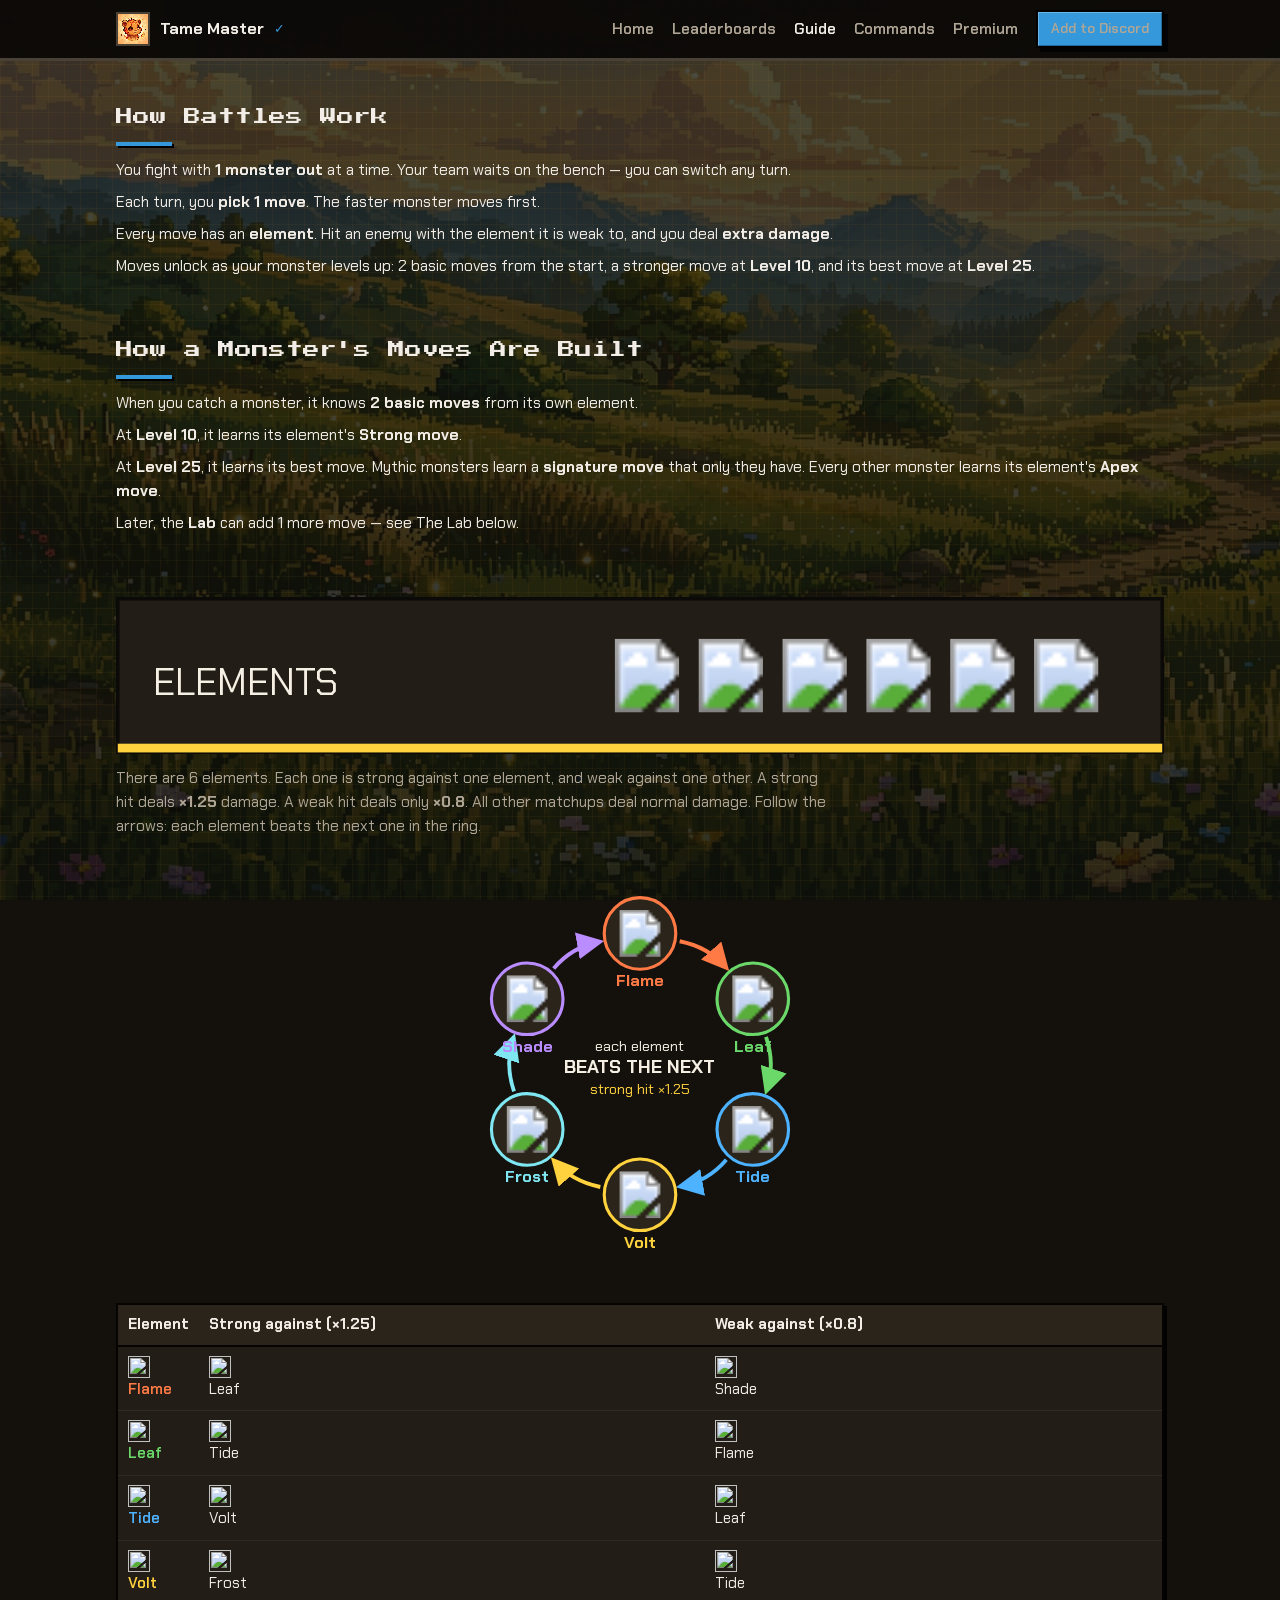
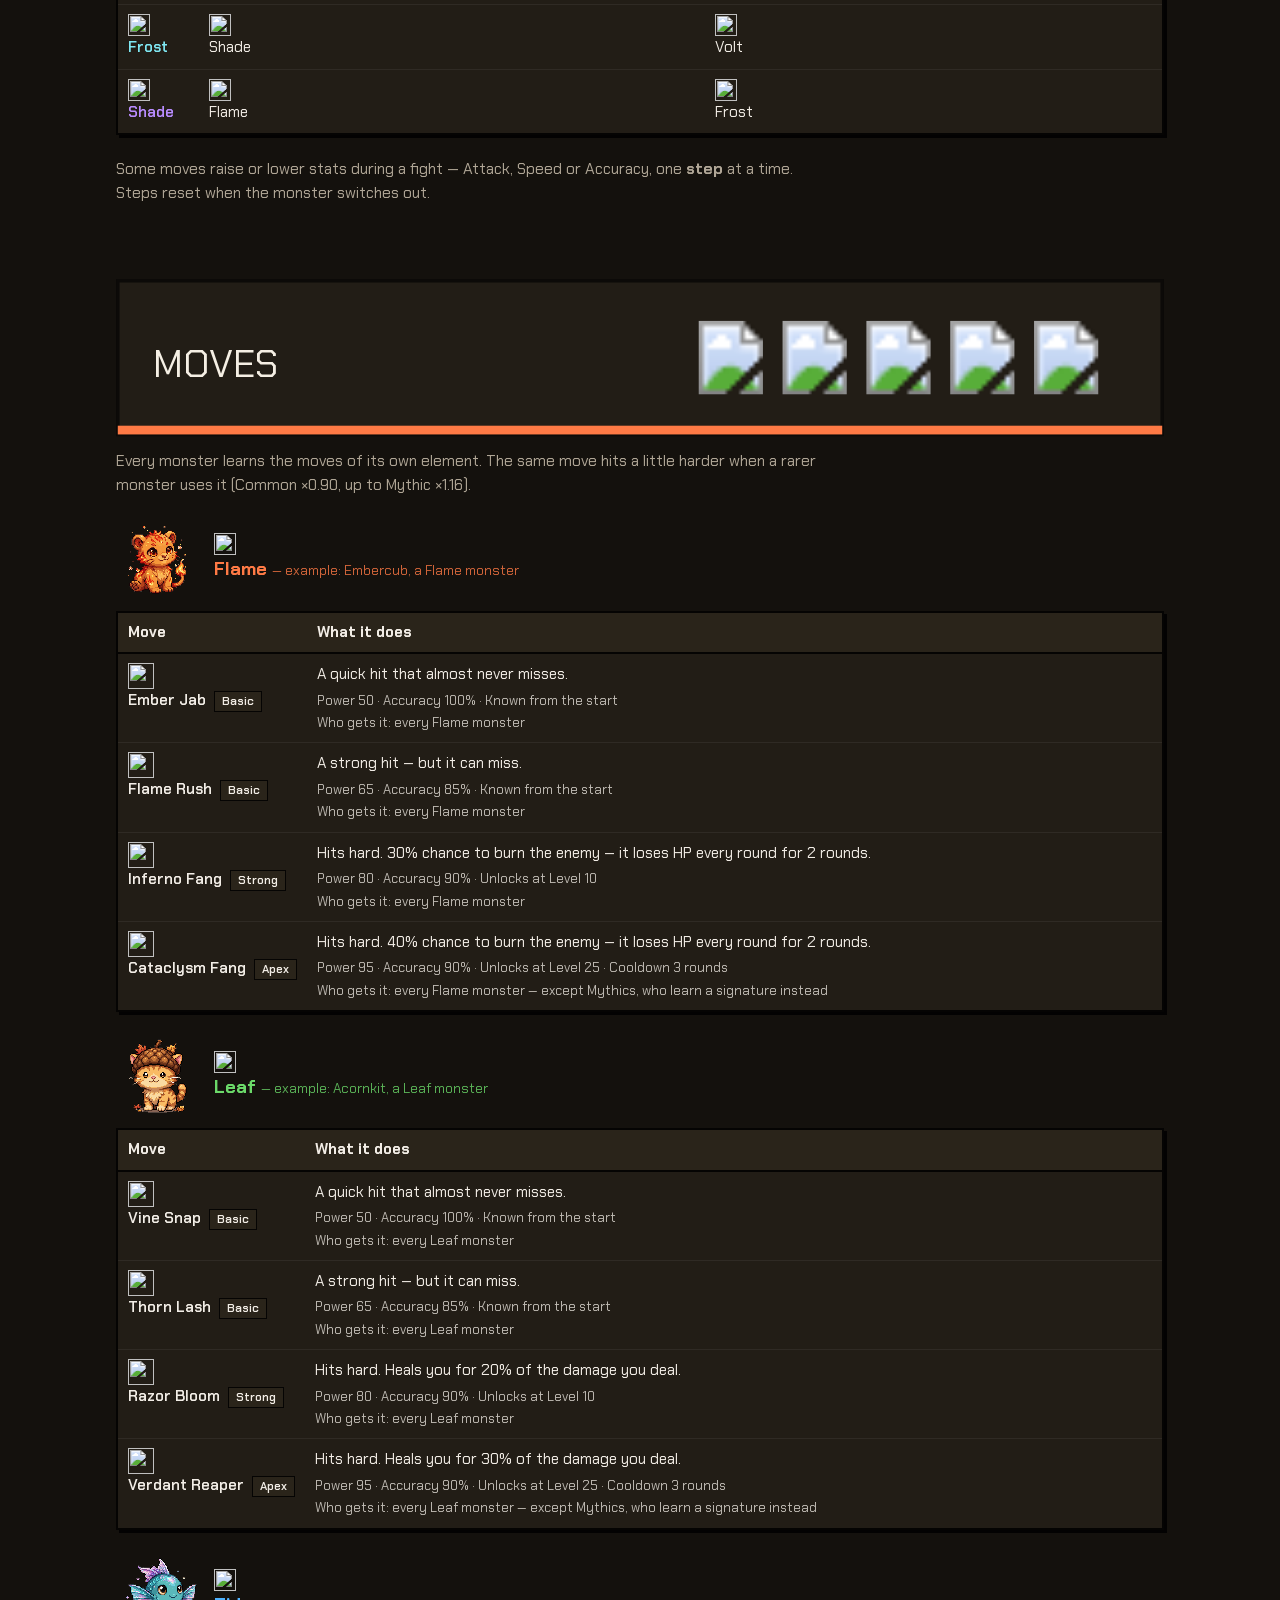
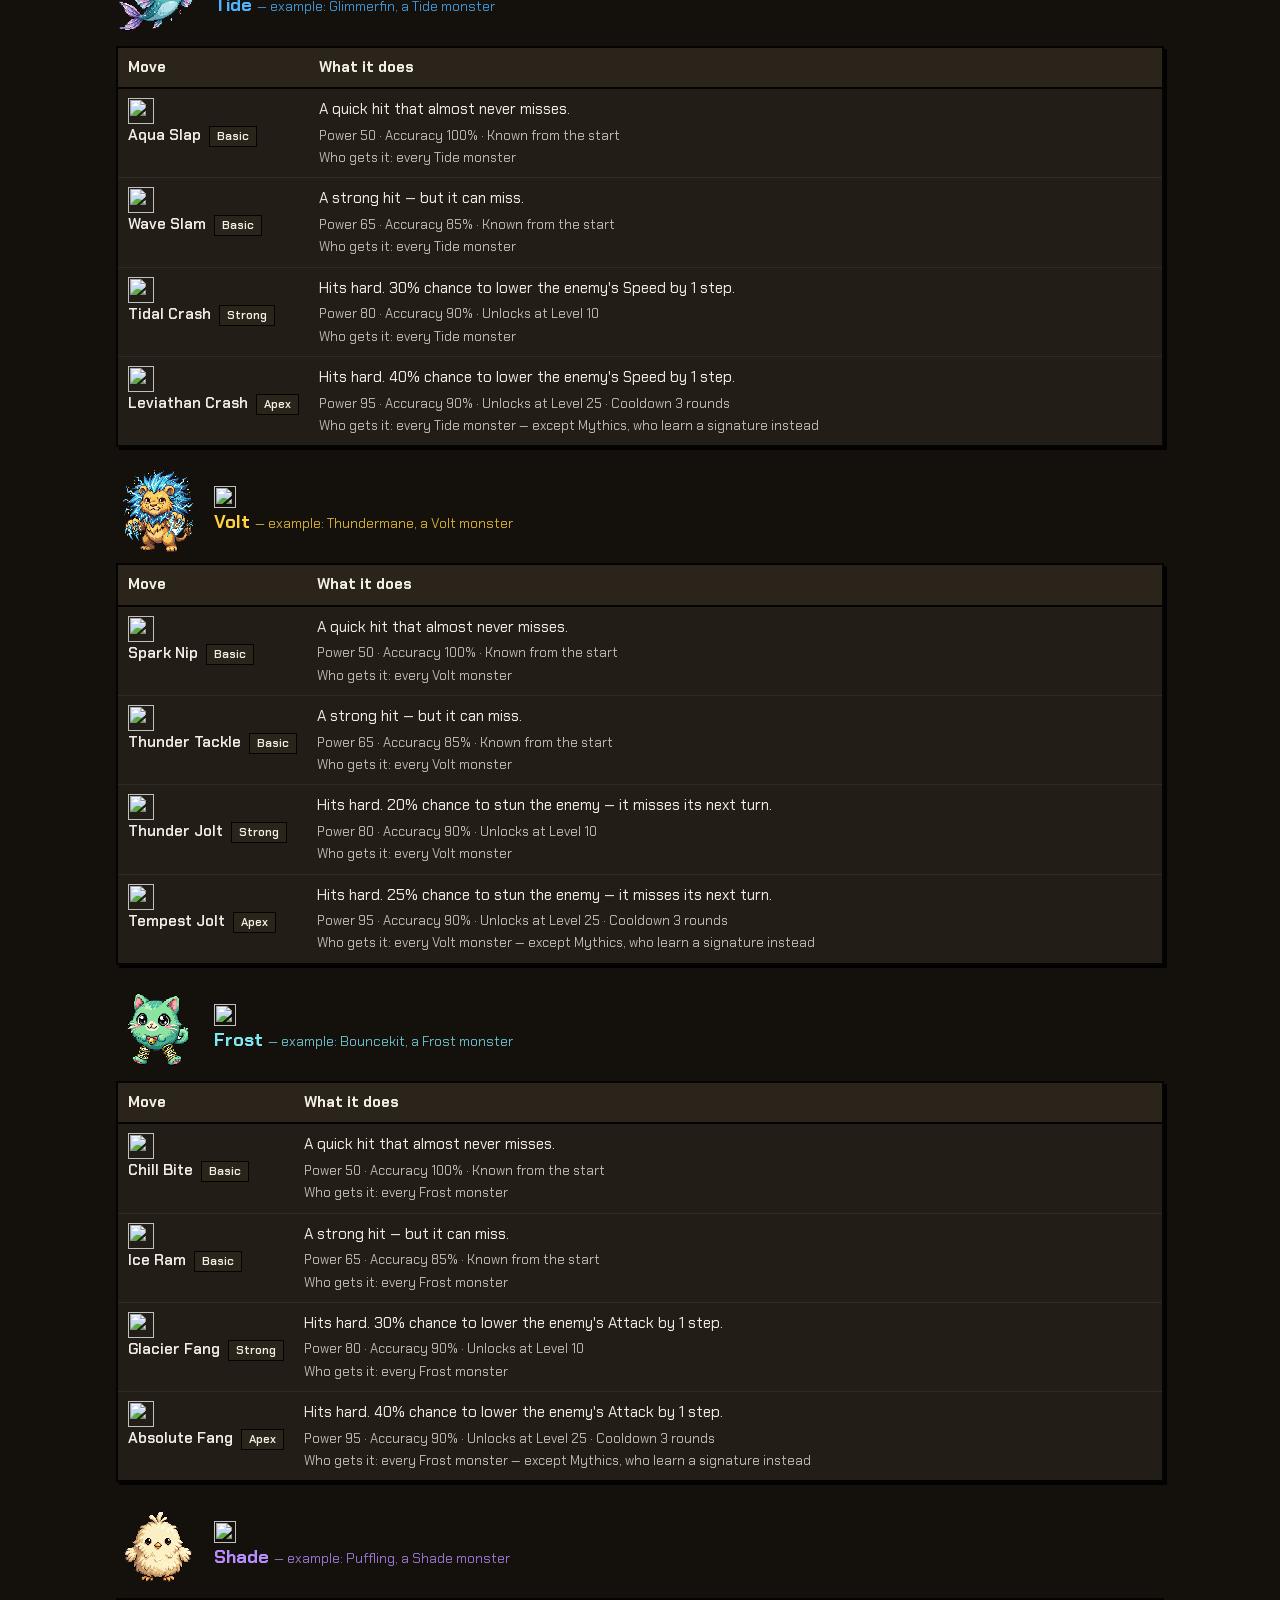
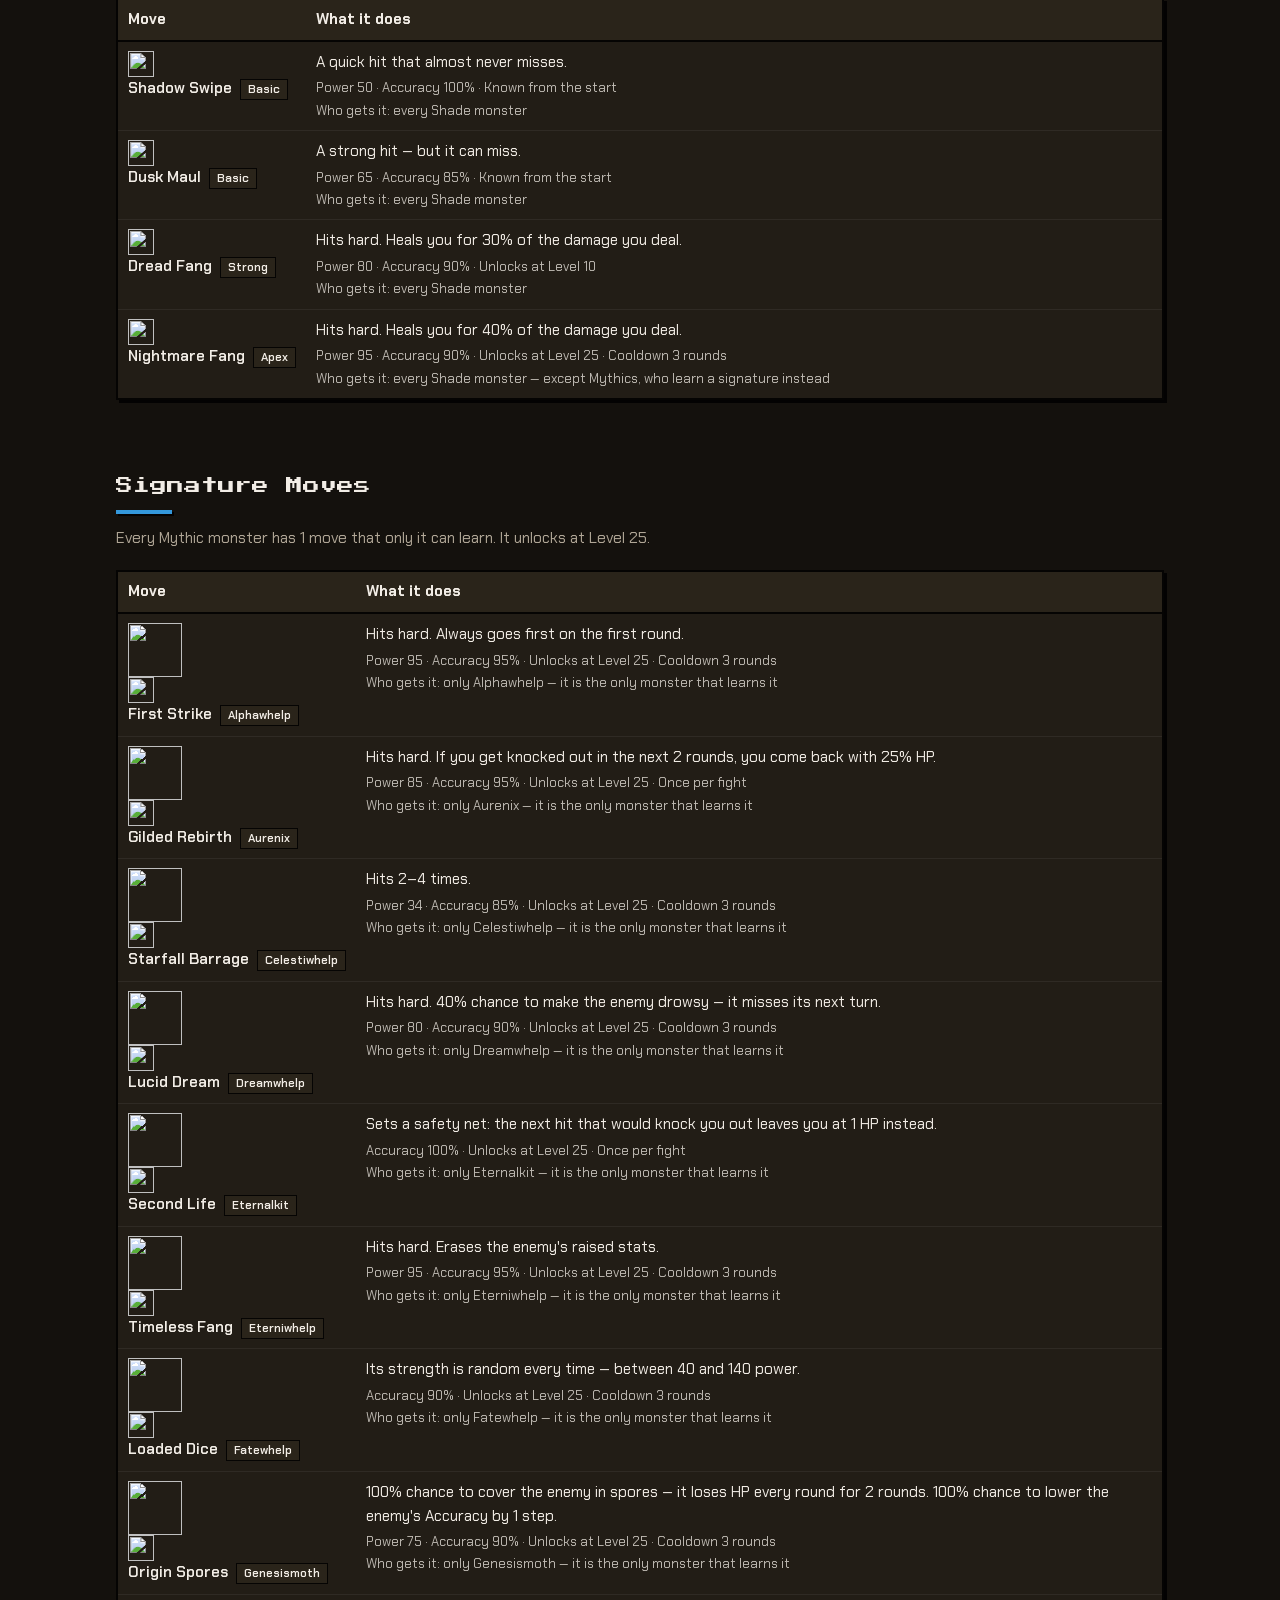
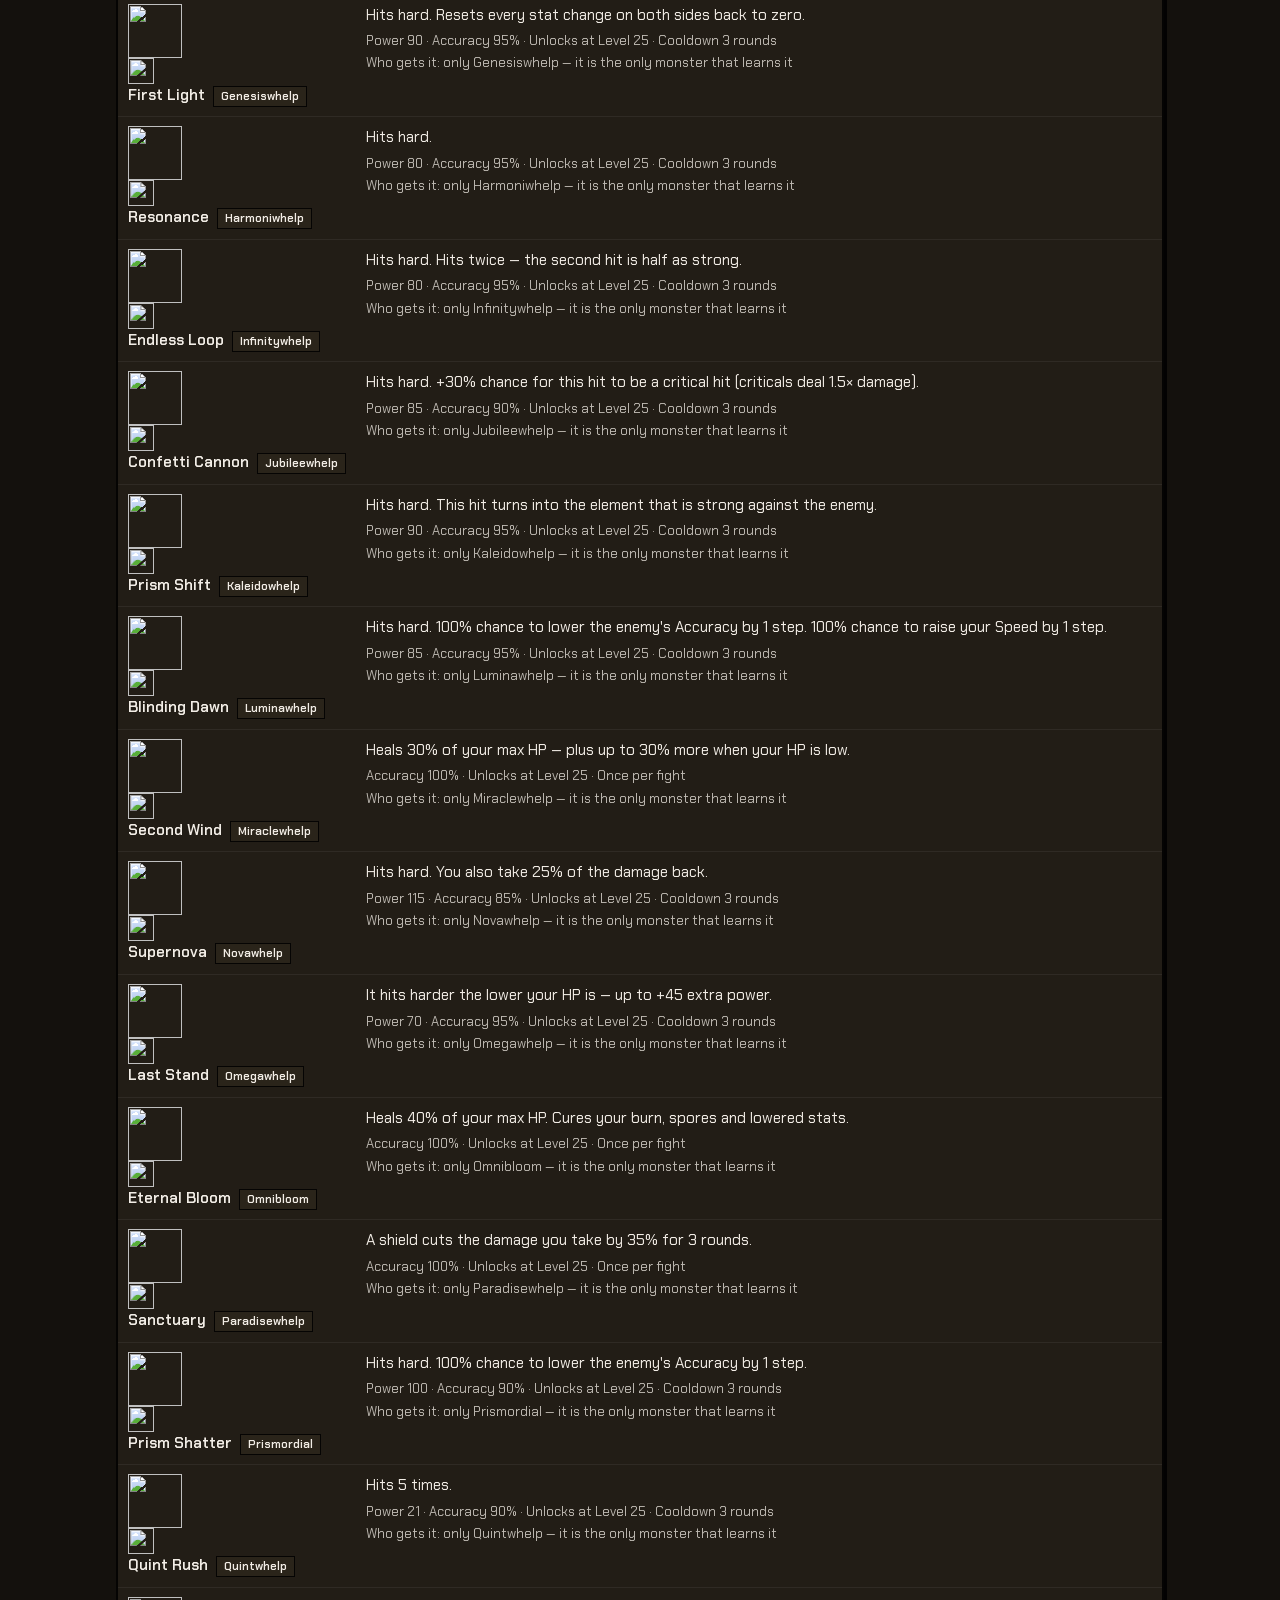
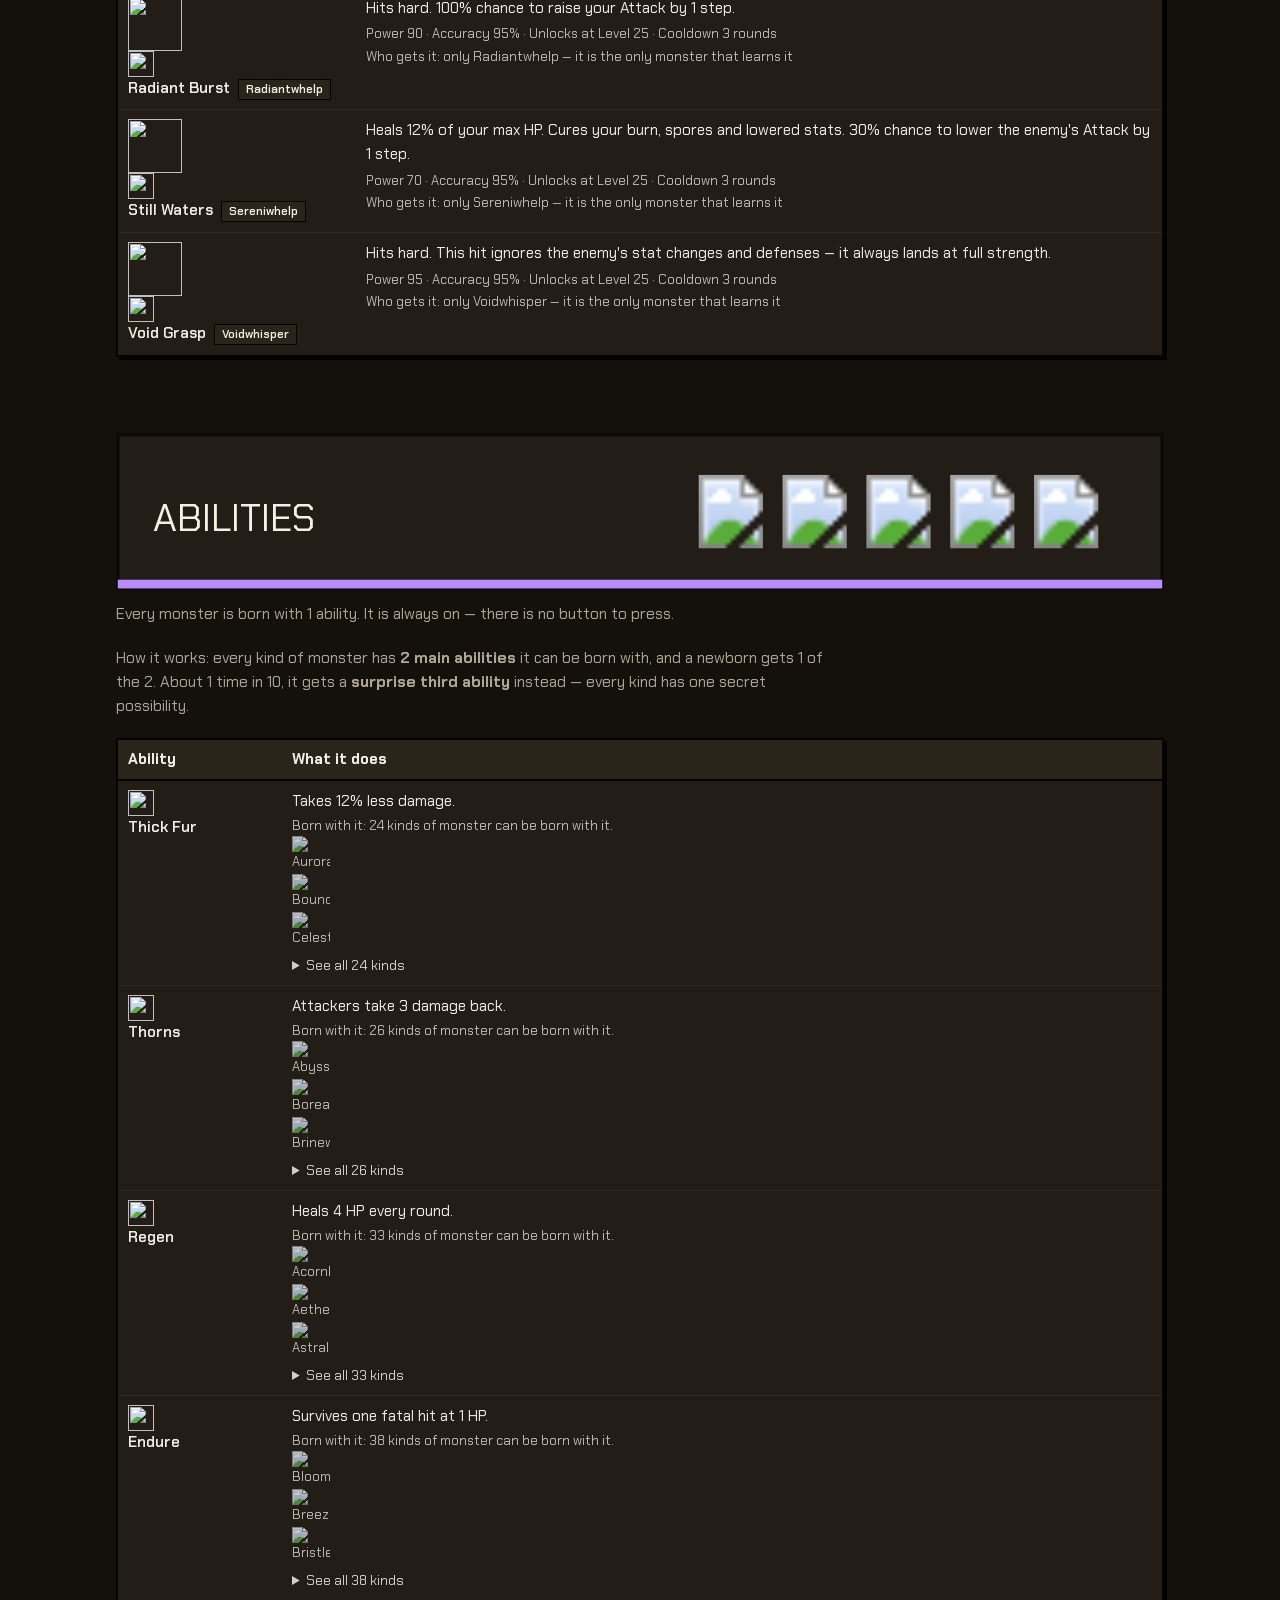
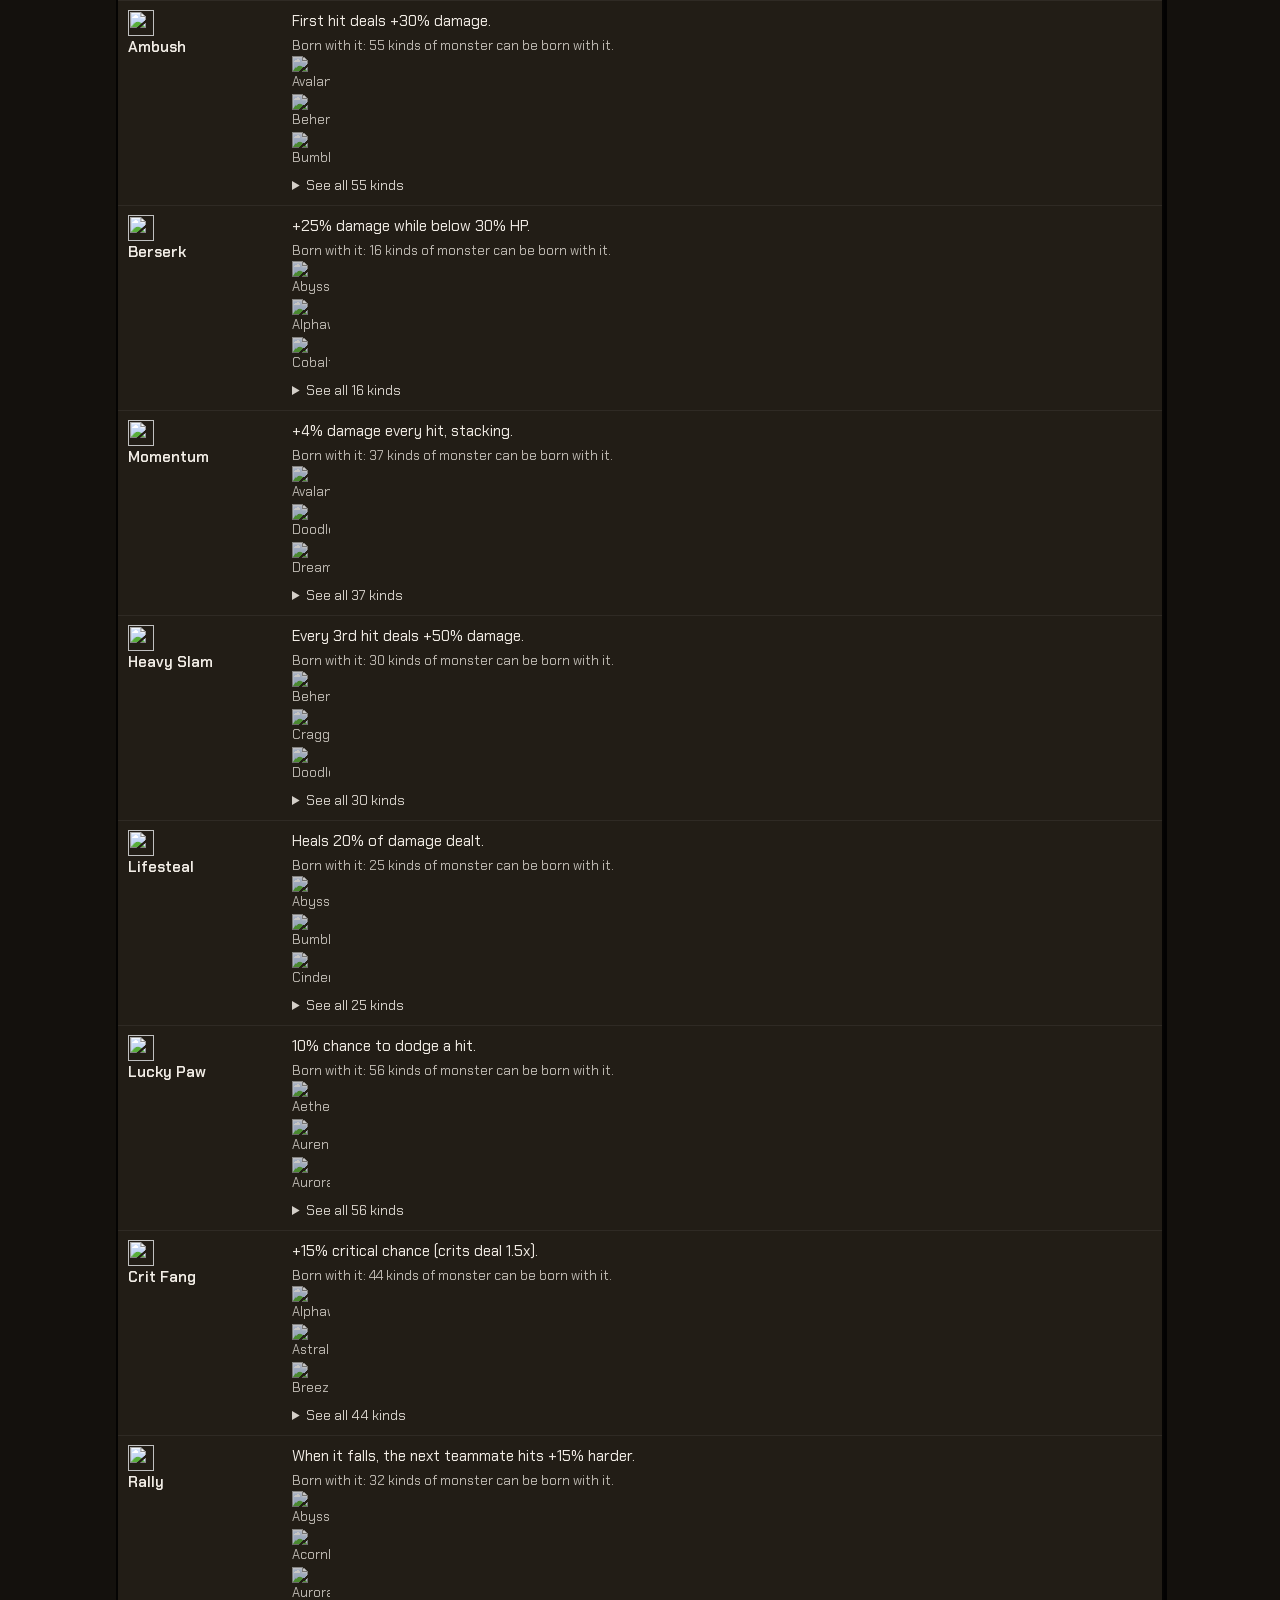
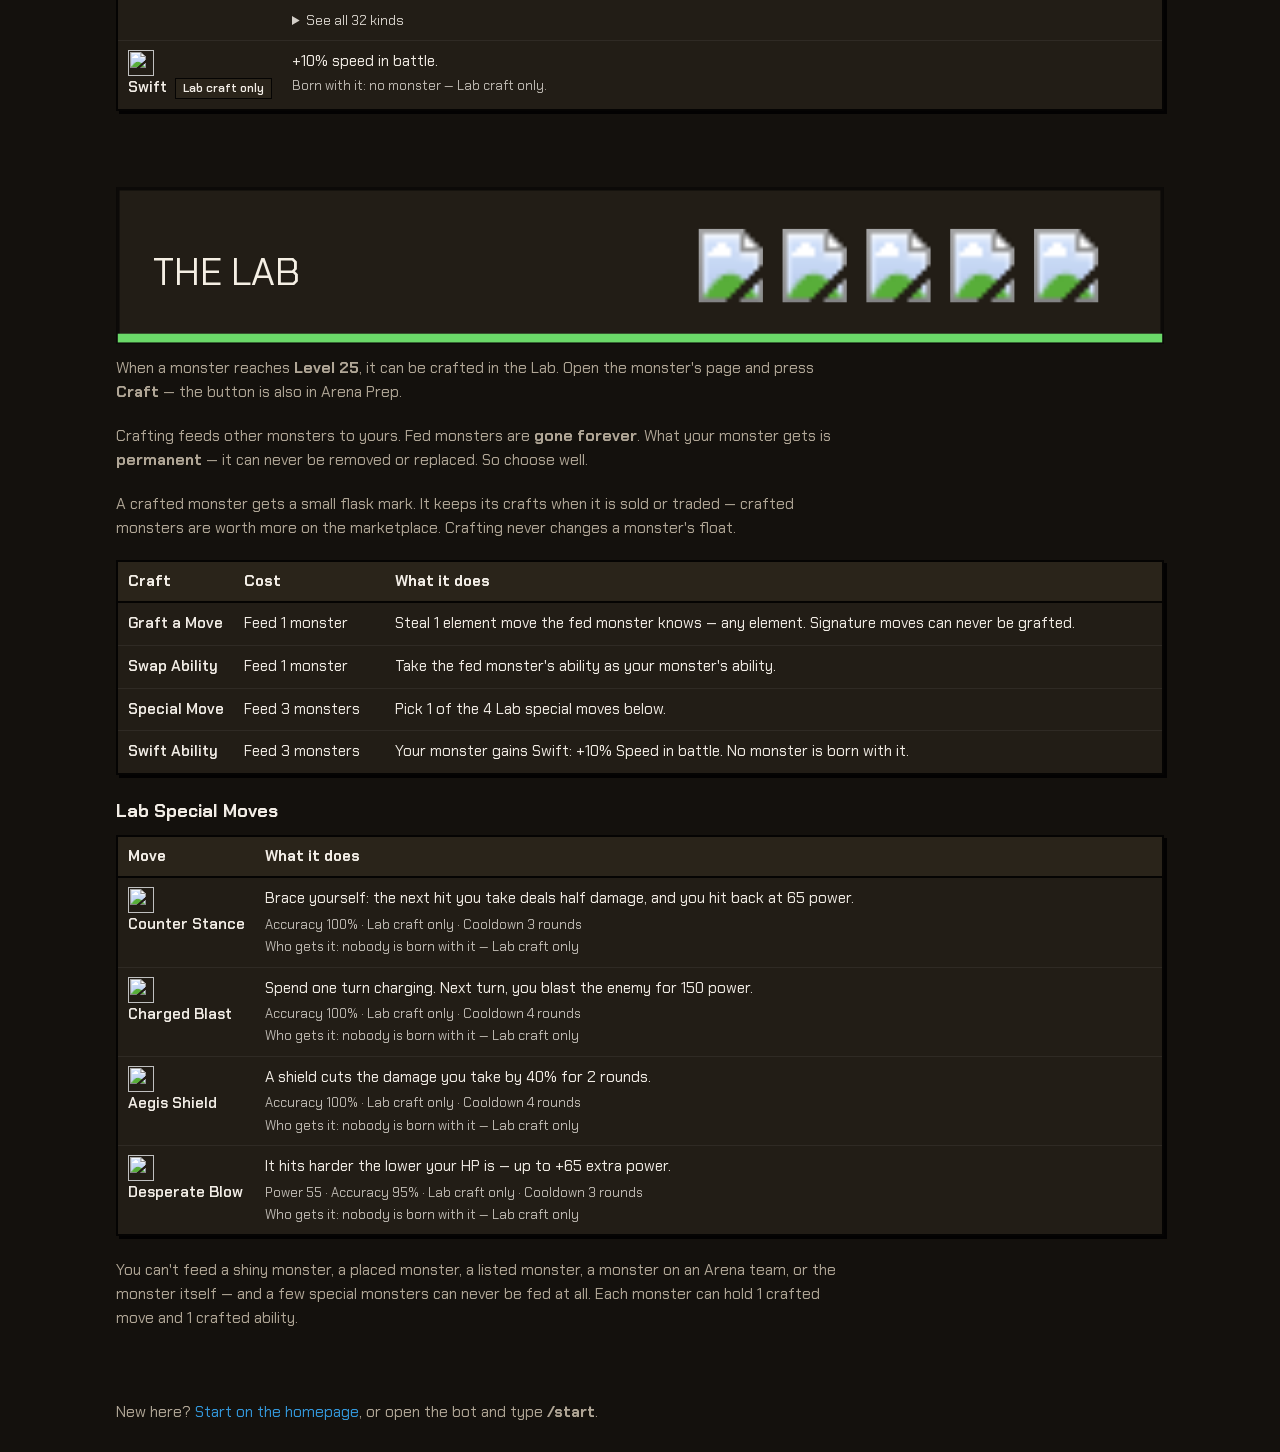
==== commit a8688188: "Guide: Resonance no longer heals the team (team heal removed from the game, sync 133)" ====
--- a/guide/index.html
+++ b/guide/index.html
@@ -161,7 +161,7 @@
     <h2>Signature Moves</h2>
     <p class="sub">Every Mythic monster has 1 move that only it can
     learn. It unlocks at Level 25.</p>
-    <table class="gtable"><thead><tr><th>Move</th><th>What it does</th></tr></thead><tbody><tr><td class="mv"><img class="sigspr" loading="lazy" src="https://tame-master-bot.fly.dev/sprites/alphawhelp.png" alt=""><img class="mvico" loading="lazy" src="https://cdn.discordapp.com/emojis/1568451471320686632.png?size=96" alt=""><span>First Strike<span class="tag">Alphawhelp</span></span></td><td class="fx">Hits hard. Always goes first on the first round.<div class="nums">Power 95 · Accuracy 95% · Unlocks at Level 25 · Cooldown 3 rounds</div><div class="who">Who gets it: only Alphawhelp — it is the only monster that learns it</div></td></tr><tr><td class="mv"><img class="sigspr" loading="lazy" src="https://tame-master-bot.fly.dev/sprites/aurenix.png" alt=""><img class="mvico" loading="lazy" src="https://cdn.discordapp.com/emojis/1568451466664870080.png?size=96" alt=""><span>Gilded Rebirth<span class="tag">Aurenix</span></span></td><td class="fx">Hits hard. If you get knocked out in the next 2 rounds, you come back with 25% HP.<div class="nums">Power 85 · Accuracy 95% · Unlocks at Level 25 · Once per fight</div><div class="who">Who gets it: only Aurenix — it is the only monster that learns it</div></td></tr><tr><td class="mv"><img class="sigspr" loading="lazy" src="https://tame-master-bot.fly.dev/sprites/celestiwhelp.png" alt=""><img class="mvico" loading="lazy" src="https://cdn.discordapp.com/emojis/1568451479671537775.png?size=96" alt=""><span>Starfall Barrage<span class="tag">Celestiwhelp</span></span></td><td class="fx">Hits 2–4 times.<div class="nums">Power 34 · Accuracy 85% · Unlocks at Level 25 · Cooldown 3 rounds</div><div class="who">Who gets it: only Celestiwhelp — it is the only monster that learns it</div></td></tr><tr><td class="mv"><img class="sigspr" loading="lazy" src="https://tame-master-bot.fly.dev/sprites/dreamwhelp.png" alt=""><img class="mvico" loading="lazy" src="https://cdn.discordapp.com/emojis/1568451484041871403.png?size=96" alt=""><span>Lucid Dream<span class="tag">Dreamwhelp</span></span></td><td class="fx">Hits hard. 40% chance to make the enemy drowsy — it misses its next turn.<div class="nums">Power 80 · Accuracy 90% · Unlocks at Level 25 · Cooldown 3 rounds</div><div class="who">Who gets it: only Dreamwhelp — it is the only monster that learns it</div></td></tr><tr><td class="mv"><img class="sigspr" loading="lazy" src="https://tame-master-bot.fly.dev/sprites/eternalkit.png" alt=""><img class="mvico" loading="lazy" src="https://cdn.discordapp.com/emojis/1568451448273117274.png?size=96" alt=""><span>Second Life<span class="tag">Eternalkit</span></span></td><td class="fx">Sets a safety net: the next hit that would knock you out leaves you at 1 HP instead.<div class="nums">Accuracy 100% · Unlocks at Level 25 · Once per fight</div><div class="who">Who gets it: only Eternalkit — it is the only monster that learns it</div></td></tr><tr><td class="mv"><img class="sigspr" loading="lazy" src="https://tame-master-bot.fly.dev/sprites/eterniwhelp.png" alt=""><img class="mvico" loading="lazy" src="https://cdn.discordapp.com/emojis/1568451489293406228.png?size=96" alt=""><span>Timeless Fang<span class="tag">Eterniwhelp</span></span></td><td class="fx">Hits hard. Erases the enemy&#x27;s raised stats.<div class="nums">Power 95 · Accuracy 95% · Unlocks at Level 25 · Cooldown 3 rounds</div><div class="who">Who gets it: only Eterniwhelp — it is the only monster that learns it</div></td></tr><tr><td class="mv"><img class="sigspr" loading="lazy" src="https://tame-master-bot.fly.dev/sprites/fatewhelp.png" alt=""><img class="mvico" loading="lazy" src="https://cdn.discordapp.com/emojis/1568451494339018873.png?size=96" alt=""><span>Loaded Dice<span class="tag">Fatewhelp</span></span></td><td class="fx">Its strength is random every time — between 40 and 140 power.<div class="nums">Accuracy 90% · Unlocks at Level 25 · Cooldown 3 rounds</div><div class="who">Who gets it: only Fatewhelp — it is the only monster that learns it</div></td></tr><tr><td class="mv"><img class="sigspr" loading="lazy" src="https://tame-master-bot.fly.dev/sprites/genesismoth.png" alt=""><img class="mvico" loading="lazy" src="https://cdn.discordapp.com/emojis/1568451499024195634.png?size=96" alt=""><span>Origin Spores<span class="tag">Genesismoth</span></span></td><td class="fx">100% chance to cover the enemy in spores — it loses HP every round for 2 rounds. 100% chance to lower the enemy&#x27;s Accuracy by 1 step.<div class="nums">Power 75 · Accuracy 90% · Unlocks at Level 25 · Cooldown 3 rounds</div><div class="who">Who gets it: only Genesismoth — it is the only monster that learns it</div></td></tr><tr><td class="mv"><img class="sigspr" loading="lazy" src="https://tame-master-bot.fly.dev/sprites/genesiswhelp.png" alt=""><img class="mvico" loading="lazy" src="https://cdn.discordapp.com/emojis/1568451452827996274.png?size=96" alt=""><span>First Light<span class="tag">Genesiswhelp</span></span></td><td class="fx">Hits hard. Resets every stat change on both sides back to zero.<div class="nums">Power 90 · Accuracy 95% · Unlocks at Level 25 · Cooldown 3 rounds</div><div class="who">Who gets it: only Genesiswhelp — it is the only monster that learns it</div></td></tr><tr><td class="mv"><img class="sigspr" loading="lazy" src="https://tame-master-bot.fly.dev/sprites/harmoniwhelp.png" alt=""><img class="mvico" loading="lazy" src="https://cdn.discordapp.com/emojis/1568451504027996257.png?size=96" alt=""><span>Resonance<span class="tag">Harmoniwhelp</span></span></td><td class="fx">Hits hard. Heals your whole team for 15% of max HP.<div class="nums">Power 80 · Accuracy 95% · Unlocks at Level 25 · Cooldown 3 rounds</div><div class="who">Who gets it: only Harmoniwhelp — it is the only monster that learns it</div></td></tr><tr><td class="mv"><img class="sigspr" loading="lazy" src="https://tame-master-bot.fly.dev/sprites/infinitywhelp.png" alt=""><img class="mvico" loading="lazy" src="https://cdn.discordapp.com/emojis/1568451509778391160.png?size=96" alt=""><span>Endless Loop<span class="tag">Infinitywhelp</span></span></td><td class="fx">Hits hard. Hits twice — the second hit is half as strong.<div class="nums">Power 80 · Accuracy 95% · Unlocks at Level 25 · Cooldown 3 rounds</div><div class="who">Who gets it: only Infinitywhelp — it is the only monster that learns it</div></td></tr><tr><td class="mv"><img class="sigspr" loading="lazy" src="https://tame-master-bot.fly.dev/sprites/jubileewhelp.png" alt=""><img class="mvico" loading="lazy" src="https://cdn.discordapp.com/emojis/1568451515465728051.png?size=96" alt=""><span>Confetti Cannon<span class="tag">Jubileewhelp</span></span></td><td class="fx">Hits hard. +30% chance for this hit to be a critical hit (criticals deal 1.5× damage).<div class="nums">Power 85 · Accuracy 90% · Unlocks at Level 25 · Cooldown 3 rounds</div><div class="who">Who gets it: only Jubileewhelp — it is the only monster that learns it</div></td></tr><tr><td class="mv"><img class="sigspr" loading="lazy" src="https://tame-master-bot.fly.dev/sprites/kaleidowhelp.png" alt=""><img class="mvico" loading="lazy" src="https://cdn.discordapp.com/emojis/1568451520138186765.png?size=96" alt=""><span>Prism Shift<span class="tag">Kaleidowhelp</span></span></td><td class="fx">Hits hard. This hit turns into the element that is strong against the enemy.<div class="nums">Power 90 · Accuracy 95% · Unlocks at Level 25 · Cooldown 3 rounds</div><div class="who">Who gets it: only Kaleidowhelp — it is the only monster that learns it</div></td></tr><tr><td class="mv"><img class="sigspr" loading="lazy" src="https://tame-master-bot.fly.dev/sprites/luminawhelp.png" alt=""><img class="mvico" loading="lazy" src="https://cdn.discordapp.com/emojis/1568451524600922194.png?size=96" alt=""><span>Blinding Dawn<span class="tag">Luminawhelp</span></span></td><td class="fx">Hits hard. 100% chance to lower the enemy&#x27;s Accuracy by 1 step. 100% chance to raise your Speed by 1 step.<div class="nums">Power 85 · Accuracy 95% · Unlocks at Level 25 · Cooldown 3 rounds</div><div class="who">Who gets it: only Luminawhelp — it is the only monster that learns it</div></td></tr><tr><td class="mv"><img class="sigspr" loading="lazy" src="https://tame-master-bot.fly.dev/sprites/miraclewhelp.png" alt=""><img class="mvico" loading="lazy" src="https://cdn.discordapp.com/emojis/1568451529566986340.png?size=96" alt=""><span>Second Wind<span class="tag">Miraclewhelp</span></span></td><td class="fx">Heals 30% of your max HP — plus up to 30% more when your HP is low.<div class="nums">Accuracy 100% · Unlocks at Level 25 · Once per fight</div><div class="who">Who gets it: only Miraclewhelp — it is the only monster that learns it</div></td></tr><tr><td class="mv"><img class="sigspr" loading="lazy" src="https://tame-master-bot.fly.dev/sprites/novawhelp.png" alt=""><img class="mvico" loading="lazy" src="https://cdn.discordapp.com/emojis/1568451534180712558.png?size=96" alt=""><span>Supernova<span class="tag">Novawhelp</span></span></td><td class="fx">Hits hard. You also take 25% of the damage back.<div class="nums">Power 115 · Accuracy 85% · Unlocks at Level 25 · Cooldown 3 rounds</div><div class="who">Who gets it: only Novawhelp — it is the only monster that learns it</div></td></tr><tr><td class="mv"><img class="sigspr" loading="lazy" src="https://tame-master-bot.fly.dev/sprites/omegawhelp.png" alt=""><img class="mvico" loading="lazy" src="https://cdn.discordapp.com/emojis/1568451538471358565.png?size=96" alt=""><span>Last Stand<span class="tag">Omegawhelp</span></span></td><td class="fx">It hits harder the lower your HP is — up to +45 extra power.<div class="nums">Power 70 · Accuracy 95% · Unlocks at Level 25 · Cooldown 3 rounds</div><div class="who">Who gets it: only Omegawhelp — it is the only monster that learns it</div></td></tr><tr><td class="mv"><img class="sigspr" loading="lazy" src="https://tame-master-bot.fly.dev/sprites/omnibloom.png" alt=""><img class="mvico" loading="lazy" src="https://cdn.discordapp.com/emojis/1568451457735327887.png?size=96" alt=""><span>Eternal Bloom<span class="tag">Omnibloom</span></span></td><td class="fx">Heals 40% of your max HP. Cures your burn, spores and lowered stats.<div class="nums">Accuracy 100% · Unlocks at Level 25 · Once per fight</div><div class="who">Who gets it: only Omnibloom — it is the only monster that learns it</div></td></tr><tr><td class="mv"><img class="sigspr" loading="lazy" src="https://tame-master-bot.fly.dev/sprites/paradisewhelp.png" alt=""><img class="mvico" loading="lazy" src="https://cdn.discordapp.com/emojis/1568451542863052880.png?size=96" alt=""><span>Sanctuary<span class="tag">Paradisewhelp</span></span></td><td class="fx">A shield cuts the damage you take by 35% for 3 rounds.<div class="nums">Accuracy 100% · Unlocks at Level 25 · Once per fight</div><div class="who">Who gets it: only Paradisewhelp — it is the only monster that learns it</div></td></tr><tr><td class="mv"><img class="sigspr" loading="lazy" src="https://tame-master-bot.fly.dev/sprites/prismordial.png" alt=""><img class="mvico" loading="lazy" src="https://cdn.discordapp.com/emojis/1568451443298537473.png?size=96" alt=""><span>Prism Shatter<span class="tag">Prismordial</span></span></td><td class="fx">Hits hard. 100% chance to lower the enemy&#x27;s Accuracy by 1 step.<div class="nums">Power 100 · Accuracy 90% · Unlocks at Level 25 · Cooldown 3 rounds</div><div class="who">Who gets it: only Prismordial — it is the only monster that learns it</div></td></tr><tr><td class="mv"><img class="sigspr" loading="lazy" src="https://tame-master-bot.fly.dev/sprites/quintwhelp.png" alt=""><img class="mvico" loading="lazy" src="https://cdn.discordapp.com/emojis/1568451546499391499.png?size=96" alt=""><span>Quint Rush<span class="tag">Quintwhelp</span></span></td><td class="fx">Hits 5 times.<div class="nums">Power 21 · Accuracy 90% · Unlocks at Level 25 · Cooldown 3 rounds</div><div class="who">Who gets it: only Quintwhelp — it is the only monster that learns it</div></td></tr><tr><td class="mv"><img class="sigspr" loading="lazy" src="https://tame-master-bot.fly.dev/sprites/radiantwhelp.png" alt=""><img class="mvico" loading="lazy" src="https://cdn.discordapp.com/emojis/1568451551264120873.png?size=96" alt=""><span>Radiant Burst<span class="tag">Radiantwhelp</span></span></td><td class="fx">Hits hard. 100% chance to raise your Attack by 1 step.<div class="nums">Power 90 · Accuracy 95% · Unlocks at Level 25 · Cooldown 3 rounds</div><div class="who">Who gets it: only Radiantwhelp — it is the only monster that learns it</div></td></tr><tr><td class="mv"><img class="sigspr" loading="lazy" src="https://tame-master-bot.fly.dev/sprites/sereniwhelp.png" alt=""><img class="mvico" loading="lazy" src="https://cdn.discordapp.com/emojis/1568451555823321098.png?size=96" alt=""><span>Still Waters<span class="tag">Sereniwhelp</span></span></td><td class="fx">Heals 12% of your max HP. Cures your burn, spores and lowered stats. 30% chance to lower the enemy&#x27;s Attack by 1 step.<div class="nums">Power 70 · Accuracy 95% · Unlocks at Level 25 · Cooldown 3 rounds</div><div class="who">Who gets it: only Sereniwhelp — it is the only monster that learns it</div></td></tr><tr><td class="mv"><img class="sigspr" loading="lazy" src="https://tame-master-bot.fly.dev/sprites/voidwhisper.png" alt=""><img class="mvico" loading="lazy" src="https://cdn.discordapp.com/emojis/1568451462315507803.png?size=96" alt=""><span>Void Grasp<span class="tag">Voidwhisper</span></span></td><td class="fx">Hits hard. This hit ignores the enemy&#x27;s stat changes and defenses — it always lands at full strength.<div class="nums">Power 95 · Accuracy 95% · Unlocks at Level 25 · Cooldown 3 rounds</div><div class="who">Who gets it: only Voidwhisper — it is the only monster that learns it</div></td></tr></tbody></table>
+    <table class="gtable"><thead><tr><th>Move</th><th>What it does</th></tr></thead><tbody><tr><td class="mv"><img class="sigspr" loading="lazy" src="https://tame-master-bot.fly.dev/sprites/alphawhelp.png" alt=""><img class="mvico" loading="lazy" src="https://cdn.discordapp.com/emojis/1568451471320686632.png?size=96" alt=""><span>First Strike<span class="tag">Alphawhelp</span></span></td><td class="fx">Hits hard. Always goes first on the first round.<div class="nums">Power 95 · Accuracy 95% · Unlocks at Level 25 · Cooldown 3 rounds</div><div class="who">Who gets it: only Alphawhelp — it is the only monster that learns it</div></td></tr><tr><td class="mv"><img class="sigspr" loading="lazy" src="https://tame-master-bot.fly.dev/sprites/aurenix.png" alt=""><img class="mvico" loading="lazy" src="https://cdn.discordapp.com/emojis/1568451466664870080.png?size=96" alt=""><span>Gilded Rebirth<span class="tag">Aurenix</span></span></td><td class="fx">Hits hard. If you get knocked out in the next 2 rounds, you come back with 25% HP.<div class="nums">Power 85 · Accuracy 95% · Unlocks at Level 25 · Once per fight</div><div class="who">Who gets it: only Aurenix — it is the only monster that learns it</div></td></tr><tr><td class="mv"><img class="sigspr" loading="lazy" src="https://tame-master-bot.fly.dev/sprites/celestiwhelp.png" alt=""><img class="mvico" loading="lazy" src="https://cdn.discordapp.com/emojis/1568451479671537775.png?size=96" alt=""><span>Starfall Barrage<span class="tag">Celestiwhelp</span></span></td><td class="fx">Hits 2–4 times.<div class="nums">Power 34 · Accuracy 85% · Unlocks at Level 25 · Cooldown 3 rounds</div><div class="who">Who gets it: only Celestiwhelp — it is the only monster that learns it</div></td></tr><tr><td class="mv"><img class="sigspr" loading="lazy" src="https://tame-master-bot.fly.dev/sprites/dreamwhelp.png" alt=""><img class="mvico" loading="lazy" src="https://cdn.discordapp.com/emojis/1568451484041871403.png?size=96" alt=""><span>Lucid Dream<span class="tag">Dreamwhelp</span></span></td><td class="fx">Hits hard. 40% chance to make the enemy drowsy — it misses its next turn.<div class="nums">Power 80 · Accuracy 90% · Unlocks at Level 25 · Cooldown 3 rounds</div><div class="who">Who gets it: only Dreamwhelp — it is the only monster that learns it</div></td></tr><tr><td class="mv"><img class="sigspr" loading="lazy" src="https://tame-master-bot.fly.dev/sprites/eternalkit.png" alt=""><img class="mvico" loading="lazy" src="https://cdn.discordapp.com/emojis/1568451448273117274.png?size=96" alt=""><span>Second Life<span class="tag">Eternalkit</span></span></td><td class="fx">Sets a safety net: the next hit that would knock you out leaves you at 1 HP instead.<div class="nums">Accuracy 100% · Unlocks at Level 25 · Once per fight</div><div class="who">Who gets it: only Eternalkit — it is the only monster that learns it</div></td></tr><tr><td class="mv"><img class="sigspr" loading="lazy" src="https://tame-master-bot.fly.dev/sprites/eterniwhelp.png" alt=""><img class="mvico" loading="lazy" src="https://cdn.discordapp.com/emojis/1568451489293406228.png?size=96" alt=""><span>Timeless Fang<span class="tag">Eterniwhelp</span></span></td><td class="fx">Hits hard. Erases the enemy&#x27;s raised stats.<div class="nums">Power 95 · Accuracy 95% · Unlocks at Level 25 · Cooldown 3 rounds</div><div class="who">Who gets it: only Eterniwhelp — it is the only monster that learns it</div></td></tr><tr><td class="mv"><img class="sigspr" loading="lazy" src="https://tame-master-bot.fly.dev/sprites/fatewhelp.png" alt=""><img class="mvico" loading="lazy" src="https://cdn.discordapp.com/emojis/1568451494339018873.png?size=96" alt=""><span>Loaded Dice<span class="tag">Fatewhelp</span></span></td><td class="fx">Its strength is random every time — between 40 and 140 power.<div class="nums">Accuracy 90% · Unlocks at Level 25 · Cooldown 3 rounds</div><div class="who">Who gets it: only Fatewhelp — it is the only monster that learns it</div></td></tr><tr><td class="mv"><img class="sigspr" loading="lazy" src="https://tame-master-bot.fly.dev/sprites/genesismoth.png" alt=""><img class="mvico" loading="lazy" src="https://cdn.discordapp.com/emojis/1568451499024195634.png?size=96" alt=""><span>Origin Spores<span class="tag">Genesismoth</span></span></td><td class="fx">100% chance to cover the enemy in spores — it loses HP every round for 2 rounds. 100% chance to lower the enemy&#x27;s Accuracy by 1 step.<div class="nums">Power 75 · Accuracy 90% · Unlocks at Level 25 · Cooldown 3 rounds</div><div class="who">Who gets it: only Genesismoth — it is the only monster that learns it</div></td></tr><tr><td class="mv"><img class="sigspr" loading="lazy" src="https://tame-master-bot.fly.dev/sprites/genesiswhelp.png" alt=""><img class="mvico" loading="lazy" src="https://cdn.discordapp.com/emojis/1568451452827996274.png?size=96" alt=""><span>First Light<span class="tag">Genesiswhelp</span></span></td><td class="fx">Hits hard. Resets every stat change on both sides back to zero.<div class="nums">Power 90 · Accuracy 95% · Unlocks at Level 25 · Cooldown 3 rounds</div><div class="who">Who gets it: only Genesiswhelp — it is the only monster that learns it</div></td></tr><tr><td class="mv"><img class="sigspr" loading="lazy" src="https://tame-master-bot.fly.dev/sprites/harmoniwhelp.png" alt=""><img class="mvico" loading="lazy" src="https://cdn.discordapp.com/emojis/1568451504027996257.png?size=96" alt=""><span>Resonance<span class="tag">Harmoniwhelp</span></span></td><td class="fx">Hits hard.<div class="nums">Power 80 · Accuracy 95% · Unlocks at Level 25 · Cooldown 3 rounds</div><div class="who">Who gets it: only Harmoniwhelp — it is the only monster that learns it</div></td></tr><tr><td class="mv"><img class="sigspr" loading="lazy" src="https://tame-master-bot.fly.dev/sprites/infinitywhelp.png" alt=""><img class="mvico" loading="lazy" src="https://cdn.discordapp.com/emojis/1568451509778391160.png?size=96" alt=""><span>Endless Loop<span class="tag">Infinitywhelp</span></span></td><td class="fx">Hits hard. Hits twice — the second hit is half as strong.<div class="nums">Power 80 · Accuracy 95% · Unlocks at Level 25 · Cooldown 3 rounds</div><div class="who">Who gets it: only Infinitywhelp — it is the only monster that learns it</div></td></tr><tr><td class="mv"><img class="sigspr" loading="lazy" src="https://tame-master-bot.fly.dev/sprites/jubileewhelp.png" alt=""><img class="mvico" loading="lazy" src="https://cdn.discordapp.com/emojis/1568451515465728051.png?size=96" alt=""><span>Confetti Cannon<span class="tag">Jubileewhelp</span></span></td><td class="fx">Hits hard. +30% chance for this hit to be a critical hit (criticals deal 1.5× damage).<div class="nums">Power 85 · Accuracy 90% · Unlocks at Level 25 · Cooldown 3 rounds</div><div class="who">Who gets it: only Jubileewhelp — it is the only monster that learns it</div></td></tr><tr><td class="mv"><img class="sigspr" loading="lazy" src="https://tame-master-bot.fly.dev/sprites/kaleidowhelp.png" alt=""><img class="mvico" loading="lazy" src="https://cdn.discordapp.com/emojis/1568451520138186765.png?size=96" alt=""><span>Prism Shift<span class="tag">Kaleidowhelp</span></span></td><td class="fx">Hits hard. This hit turns into the element that is strong against the enemy.<div class="nums">Power 90 · Accuracy 95% · Unlocks at Level 25 · Cooldown 3 rounds</div><div class="who">Who gets it: only Kaleidowhelp — it is the only monster that learns it</div></td></tr><tr><td class="mv"><img class="sigspr" loading="lazy" src="https://tame-master-bot.fly.dev/sprites/luminawhelp.png" alt=""><img class="mvico" loading="lazy" src="https://cdn.discordapp.com/emojis/1568451524600922194.png?size=96" alt=""><span>Blinding Dawn<span class="tag">Luminawhelp</span></span></td><td class="fx">Hits hard. 100% chance to lower the enemy&#x27;s Accuracy by 1 step. 100% chance to raise your Speed by 1 step.<div class="nums">Power 85 · Accuracy 95% · Unlocks at Level 25 · Cooldown 3 rounds</div><div class="who">Who gets it: only Luminawhelp — it is the only monster that learns it</div></td></tr><tr><td class="mv"><img class="sigspr" loading="lazy" src="https://tame-master-bot.fly.dev/sprites/miraclewhelp.png" alt=""><img class="mvico" loading="lazy" src="https://cdn.discordapp.com/emojis/1568451529566986340.png?size=96" alt=""><span>Second Wind<span class="tag">Miraclewhelp</span></span></td><td class="fx">Heals 30% of your max HP — plus up to 30% more when your HP is low.<div class="nums">Accuracy 100% · Unlocks at Level 25 · Once per fight</div><div class="who">Who gets it: only Miraclewhelp — it is the only monster that learns it</div></td></tr><tr><td class="mv"><img class="sigspr" loading="lazy" src="https://tame-master-bot.fly.dev/sprites/novawhelp.png" alt=""><img class="mvico" loading="lazy" src="https://cdn.discordapp.com/emojis/1568451534180712558.png?size=96" alt=""><span>Supernova<span class="tag">Novawhelp</span></span></td><td class="fx">Hits hard. You also take 25% of the damage back.<div class="nums">Power 115 · Accuracy 85% · Unlocks at Level 25 · Cooldown 3 rounds</div><div class="who">Who gets it: only Novawhelp — it is the only monster that learns it</div></td></tr><tr><td class="mv"><img class="sigspr" loading="lazy" src="https://tame-master-bot.fly.dev/sprites/omegawhelp.png" alt=""><img class="mvico" loading="lazy" src="https://cdn.discordapp.com/emojis/1568451538471358565.png?size=96" alt=""><span>Last Stand<span class="tag">Omegawhelp</span></span></td><td class="fx">It hits harder the lower your HP is — up to +45 extra power.<div class="nums">Power 70 · Accuracy 95% · Unlocks at Level 25 · Cooldown 3 rounds</div><div class="who">Who gets it: only Omegawhelp — it is the only monster that learns it</div></td></tr><tr><td class="mv"><img class="sigspr" loading="lazy" src="https://tame-master-bot.fly.dev/sprites/omnibloom.png" alt=""><img class="mvico" loading="lazy" src="https://cdn.discordapp.com/emojis/1568451457735327887.png?size=96" alt=""><span>Eternal Bloom<span class="tag">Omnibloom</span></span></td><td class="fx">Heals 40% of your max HP. Cures your burn, spores and lowered stats.<div class="nums">Accuracy 100% · Unlocks at Level 25 · Once per fight</div><div class="who">Who gets it: only Omnibloom — it is the only monster that learns it</div></td></tr><tr><td class="mv"><img class="sigspr" loading="lazy" src="https://tame-master-bot.fly.dev/sprites/paradisewhelp.png" alt=""><img class="mvico" loading="lazy" src="https://cdn.discordapp.com/emojis/1568451542863052880.png?size=96" alt=""><span>Sanctuary<span class="tag">Paradisewhelp</span></span></td><td class="fx">A shield cuts the damage you take by 35% for 3 rounds.<div class="nums">Accuracy 100% · Unlocks at Level 25 · Once per fight</div><div class="who">Who gets it: only Paradisewhelp — it is the only monster that learns it</div></td></tr><tr><td class="mv"><img class="sigspr" loading="lazy" src="https://tame-master-bot.fly.dev/sprites/prismordial.png" alt=""><img class="mvico" loading="lazy" src="https://cdn.discordapp.com/emojis/1568451443298537473.png?size=96" alt=""><span>Prism Shatter<span class="tag">Prismordial</span></span></td><td class="fx">Hits hard. 100% chance to lower the enemy&#x27;s Accuracy by 1 step.<div class="nums">Power 100 · Accuracy 90% · Unlocks at Level 25 · Cooldown 3 rounds</div><div class="who">Who gets it: only Prismordial — it is the only monster that learns it</div></td></tr><tr><td class="mv"><img class="sigspr" loading="lazy" src="https://tame-master-bot.fly.dev/sprites/quintwhelp.png" alt=""><img class="mvico" loading="lazy" src="https://cdn.discordapp.com/emojis/1568451546499391499.png?size=96" alt=""><span>Quint Rush<span class="tag">Quintwhelp</span></span></td><td class="fx">Hits 5 times.<div class="nums">Power 21 · Accuracy 90% · Unlocks at Level 25 · Cooldown 3 rounds</div><div class="who">Who gets it: only Quintwhelp — it is the only monster that learns it</div></td></tr><tr><td class="mv"><img class="sigspr" loading="lazy" src="https://tame-master-bot.fly.dev/sprites/radiantwhelp.png" alt=""><img class="mvico" loading="lazy" src="https://cdn.discordapp.com/emojis/1568451551264120873.png?size=96" alt=""><span>Radiant Burst<span class="tag">Radiantwhelp</span></span></td><td class="fx">Hits hard. 100% chance to raise your Attack by 1 step.<div class="nums">Power 90 · Accuracy 95% · Unlocks at Level 25 · Cooldown 3 rounds</div><div class="who">Who gets it: only Radiantwhelp — it is the only monster that learns it</div></td></tr><tr><td class="mv"><img class="sigspr" loading="lazy" src="https://tame-master-bot.fly.dev/sprites/sereniwhelp.png" alt=""><img class="mvico" loading="lazy" src="https://cdn.discordapp.com/emojis/1568451555823321098.png?size=96" alt=""><span>Still Waters<span class="tag">Sereniwhelp</span></span></td><td class="fx">Heals 12% of your max HP. Cures your burn, spores and lowered stats. 30% chance to lower the enemy&#x27;s Attack by 1 step.<div class="nums">Power 70 · Accuracy 95% · Unlocks at Level 25 · Cooldown 3 rounds</div><div class="who">Who gets it: only Sereniwhelp — it is the only monster that learns it</div></td></tr><tr><td class="mv"><img class="sigspr" loading="lazy" src="https://tame-master-bot.fly.dev/sprites/voidwhisper.png" alt=""><img class="mvico" loading="lazy" src="https://cdn.discordapp.com/emojis/1568451462315507803.png?size=96" alt=""><span>Void Grasp<span class="tag">Voidwhisper</span></span></td><td class="fx">Hits hard. This hit ignores the enemy&#x27;s stat changes and defenses — it always lands at full strength.<div class="nums">Power 95 · Accuracy 95% · Unlocks at Level 25 · Cooldown 3 rounds</div><div class="who">Who gets it: only Voidwhisper — it is the only monster that learns it</div></td></tr></tbody></table>
   </section>
 
   <section>
